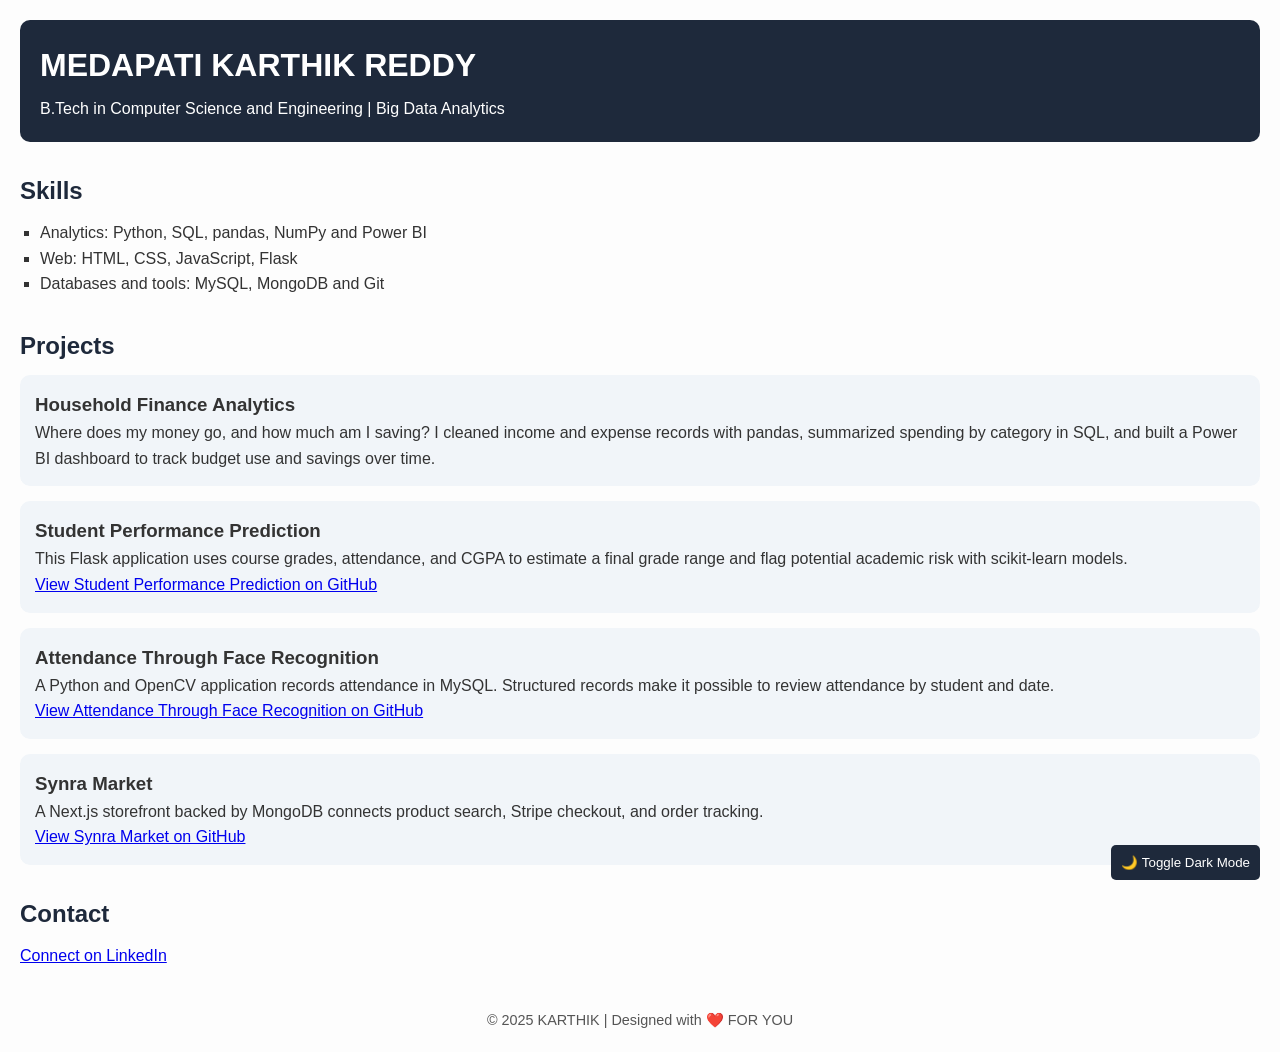
==== index.html @ 38e2d575 "Add homepage for GitHub Pages deployment" ====
<!DOCTYPE html>
<html lang="en">
<head>
  <meta charset="UTF-8" />
  <meta name="viewport" content="width=device-width, initial-scale=1.0"/>
  <title>KARTHIK REDDY | B.Tech Portfolio</title>
  <link REL="STYLESHEET" href="style.css">
</head>
<body>

  <header>
    <h1>MEDAPATI KARTHIK REDDY</h1>
    <p>B.Tech in Computer Science and Engineering | Big Data Analytics</p>
  </header>

  <section>
    <h2>Skills</h2>
    <ul>
      <li>Analytics: Python, SQL, pandas, NumPy and Power BI</li>
      <li>Web: HTML, CSS, JavaScript, Flask</li>
      <li>Databases and tools: MySQL, MongoDB and Git</li>
    </ul>
  </section>

  <section>
    <h2>Projects</h2>

    <div class="project">
      <h3>Household Finance Analytics</h3>
      <p>Where does my money go, and how much am I saving? I cleaned income and expense records with pandas, summarized spending by category in SQL, and built a Power BI dashboard to track budget use and savings over time.</p>
    </div>

    <div class="project">
      <h3>Student Performance Prediction</h3>
      <p>This Flask application uses course grades, attendance, and CGPA to estimate a final grade range and flag potential academic risk with scikit-learn models.</p>
      <a href="https://github.com/KALI-2898AD/student-perfomance-prediction">View Student Performance Prediction on GitHub</a>
    </div>

    <div class="project">
      <h3>Attendance Through Face Recognition</h3>
      <p>A Python and OpenCV application records attendance in MySQL. Structured records make it possible to review attendance by student and date.</p>
      <a href="https://github.com/KALI-2898AD/attendance-through-face-recognition">View Attendance Through Face Recognition on GitHub</a>
    </div>

   <div class="project">
     <h3>Synra Market</h3>
     <p>A Next.js storefront backed by MongoDB connects product search, Stripe checkout, and order tracking.</p>
     <a href="https://github.com/KALI-2898AD/kmart">
    View Synra Market on GitHub
    </a>
   </div>
  </section>

  <section class="contact">
    <h2>Contact</h2>
    <a href="https://www.linkedin.com/in/karthik-reddy-medapati-330454371/">Connect on LinkedIn</a>
  </section>

  <footer>
    &copy; 2025 KARTHIK | Designed with ❤️ FOR YOU
  </footer>
  <script src="script.js"></script>
</body>
</html>
---- style.css ----
* {
  margin: 0;
  padding: 0;
  box-sizing: border-box;
}

body {
  font-family: 'Segoe UI', sans-serif;
  background: #fdfdfd;
  color: #333;
  line-height: 1.6;
  padding: 20px;
}

header {
  background: #1e293b;
  color: white;
  padding: 20px;
  border-radius: 10px;
}

header h1 {
  font-size: 2rem;
}

header p {
  font-size: 1rem;
  margin-top: 5px;
}

section {
  margin: 30px 0;
}

h2 {
  color: #1e293b;
  margin-bottom: 10px;
}

ul {
  list-style: square;
  padding-left: 20px;
}

.project {
  background: #f1f5f9;
  padding: 15px;
  border-radius: 10px;
  margin-bottom: 15px;
}

.resume {
  display: inline-block;
  margin-top: 10px;
  padding: 10px 15px;
  background: #2563eb;
  color: white;
  border-radius: 5px;
  text-decoration: none;
}

.contact input,
.contact textarea {
  width: 100%;
  padding: 10px;
  margin-bottom: 10px;
  border: 1px solid #cbd5e1;
  border-radius: 5px;
}

.contact button {
  background: #2563eb;
  color: white;
  border: none;
  padding: 10px 20px;
  border-radius: 5px;
  cursor: pointer;
}

footer {
  text-align: center;
  margin-top: 40px;
  font-size: 0.9rem;
  color: #555;
}

/* Dark Mode Support */
.dark-mode {
  background-color: #0f172a;
  color: #f8fafc;
}

.dark-mode header {
  background: #0f172a;
}

.dark-mode .project {
  background: #1e293b;
  color: #e2e8f0;
}

.dark-mode .resume,
.dark-mode .contact button {
  background: #64748b;
}

.dark-mode input,
.dark-mode textarea {
  background: #1e293b;
  color: #e2e8f0;
  border-color: #334155;
}
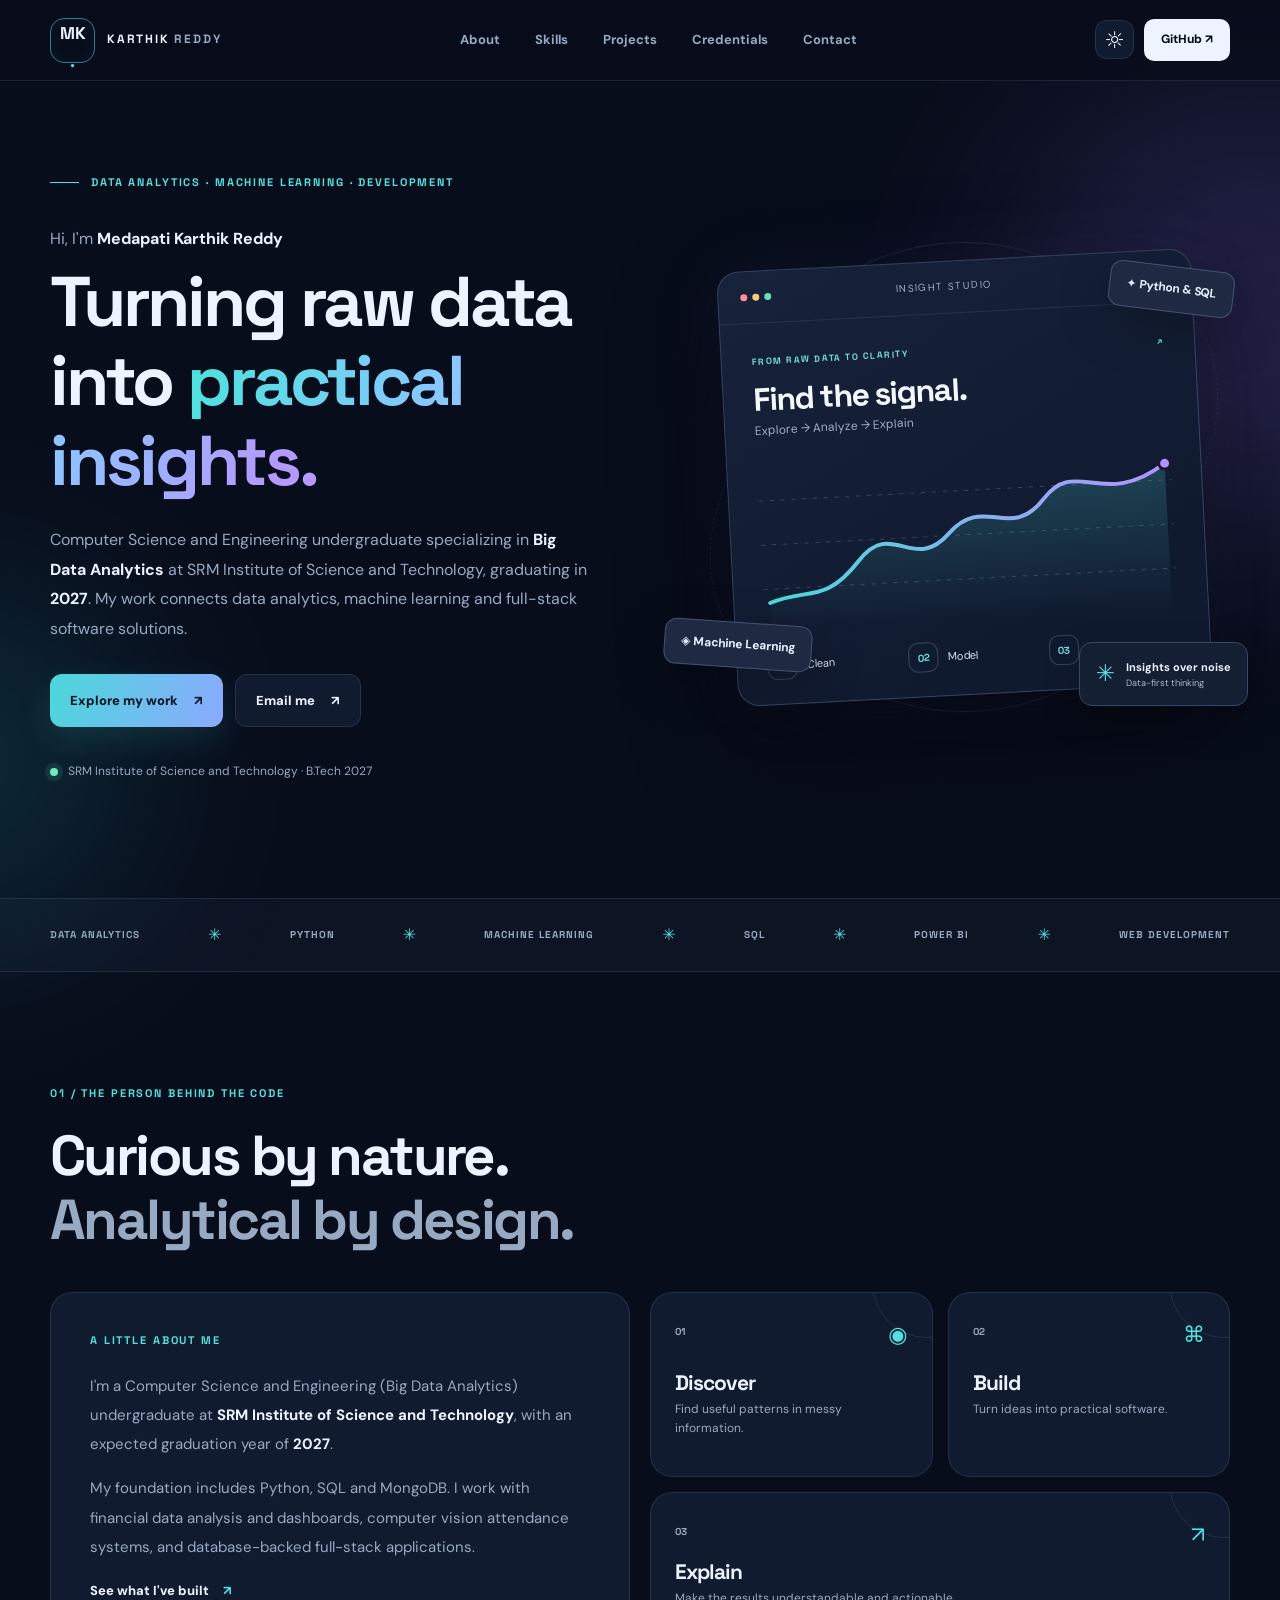
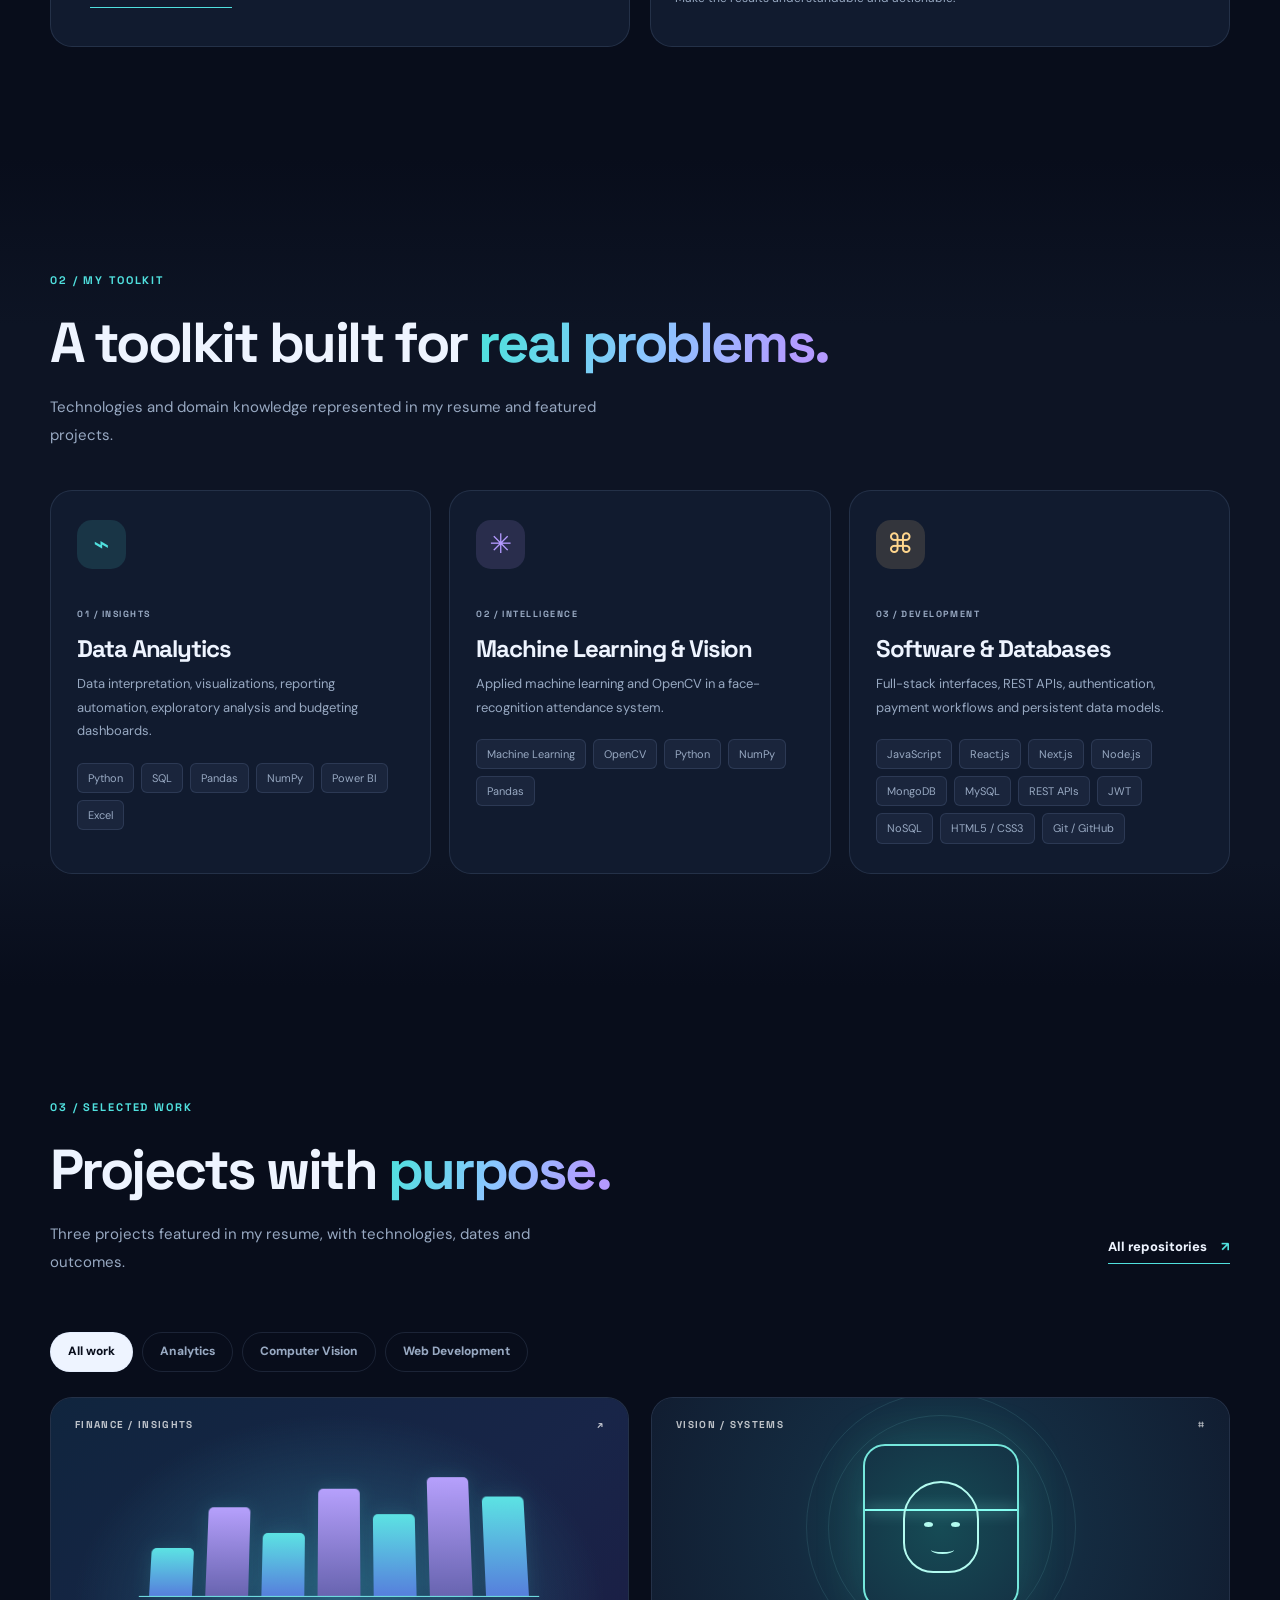
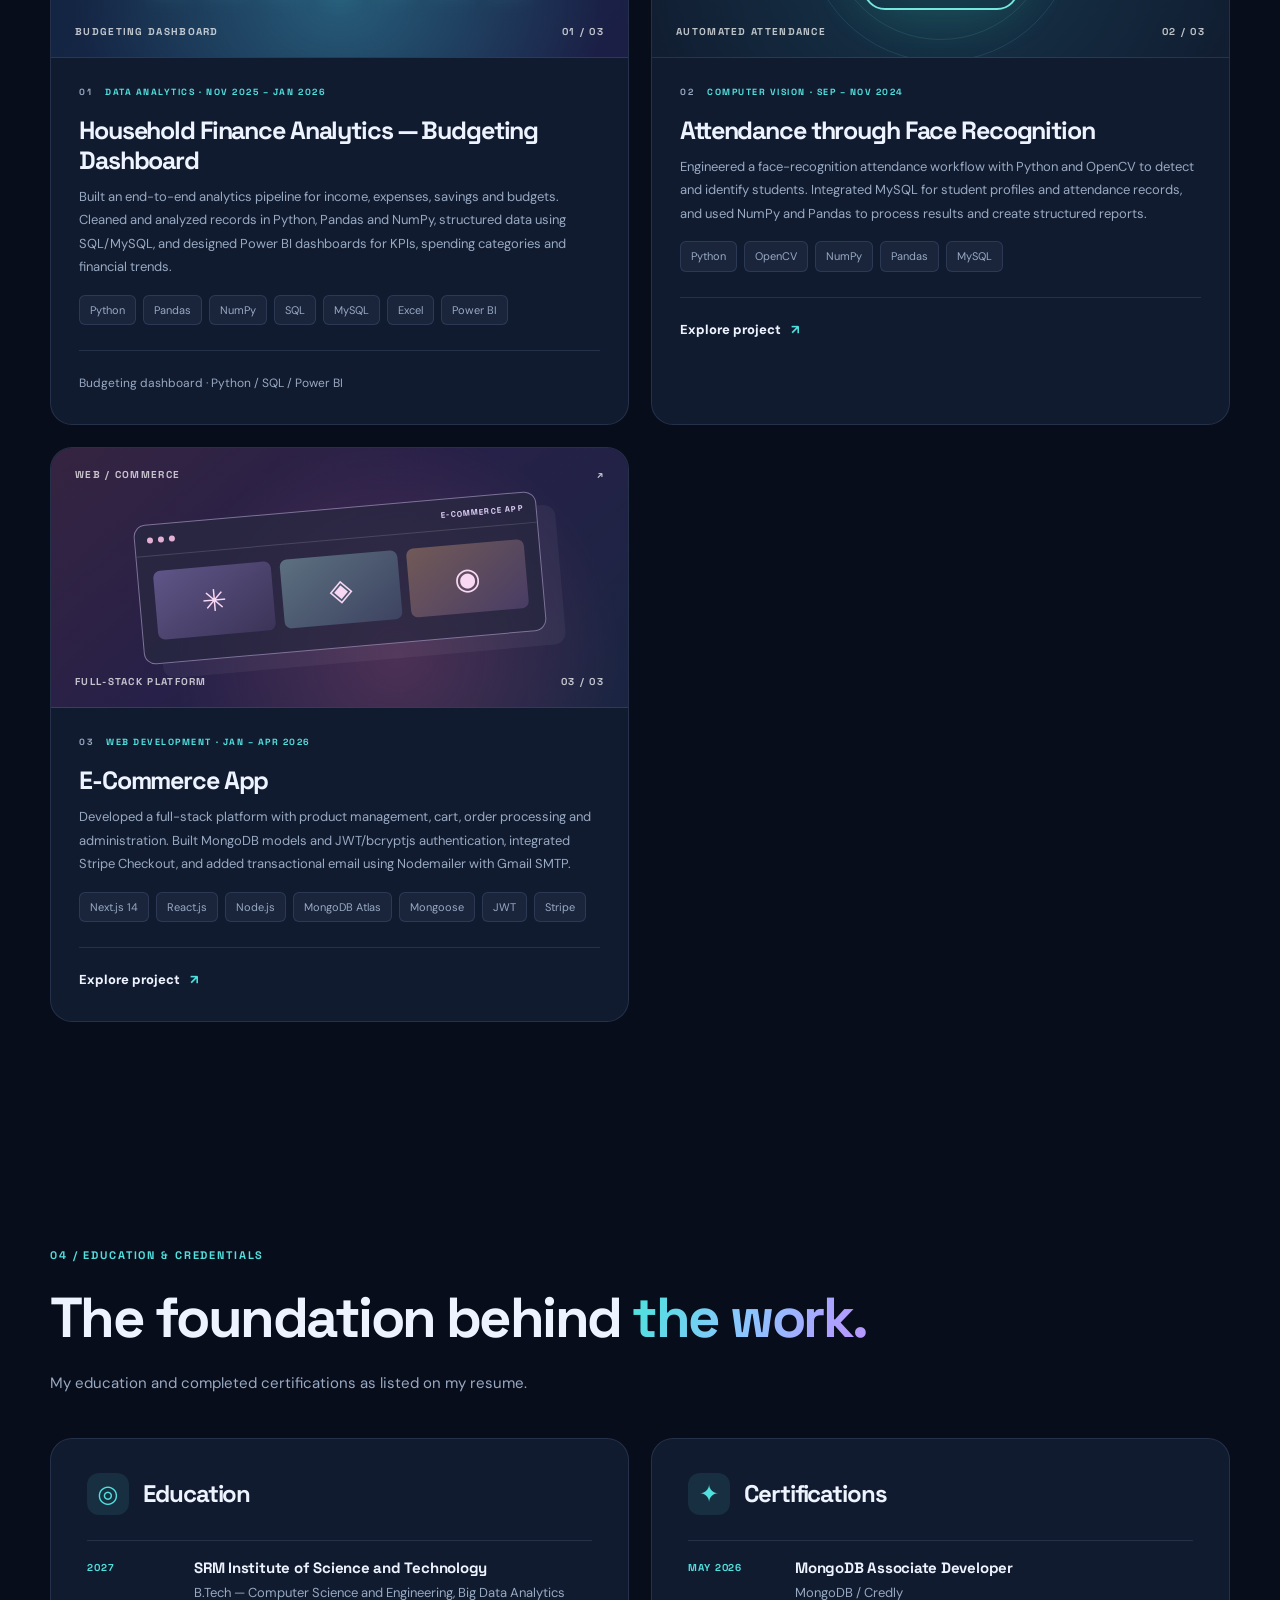
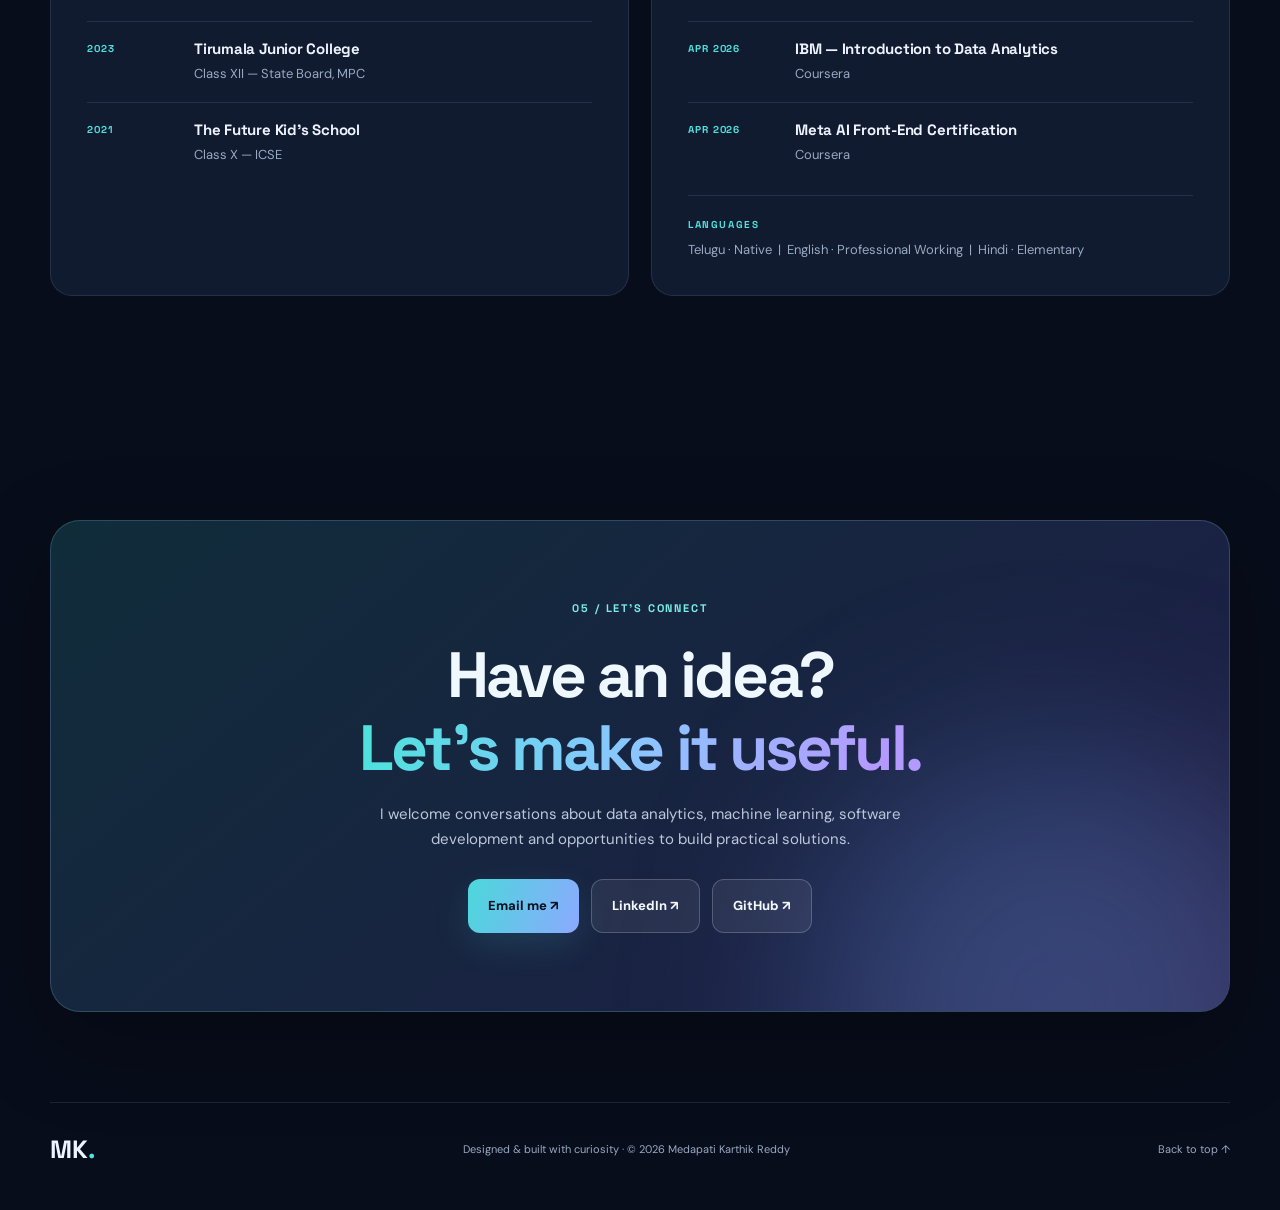
==== commit 58dad473: "Upgrade portfolio with resume-aligned premium design" ====
--- a/index.html
+++ b/index.html
@@ -1,64 +1,260 @@
-<!DOCTYPE html>
-<html lang="en">
+<!doctype html>
+<html lang="en" data-theme="dark">
 <head>
-  <meta charset="UTF-8" />
-  <meta name="viewport" content="width=device-width, initial-scale=1.0"/>
-  <title>KARTHIK REDDY | B.Tech Portfolio</title>
-  <link REL="STYLESHEET" href="style.css">
+  <meta charset="UTF-8">
+  <meta name="viewport" content="width=device-width, initial-scale=1">
+  <meta name="theme-color" content="#080d1b">
+  <meta name="description" content="Portfolio of Medapati Karthik Reddy, SRM B.Tech Computer Science and Engineering (Big Data Analytics), class of 2027. Explore verified skills, education, certifications and featured projects.">
+  <title>Medapati Karthik Reddy | Data Analytics & Software Portfolio</title>
+  <link rel="preconnect" href="https://fonts.googleapis.com">
+  <link rel="preconnect" href="https://fonts.gstatic.com" crossorigin>
+  <link href="https://fonts.googleapis.com/css2?family=DM+Sans:wght@400;500;600;700&family=Space+Grotesk:wght@400;500;600;700&display=swap" rel="stylesheet">
+  <link rel="stylesheet" href="style.css">
+  <script src="script.js" defer></script>
 </head>
 <body>
-
-  <header>
-    <h1>MEDAPATI KARTHIK REDDY</h1>
-    <p>B.Tech in Computer Science and Engineering | Big Data Analytics</p>
+  <a class="skip-link" href="#main">Skip to content</a>
+  <div class="ambient ambient-one" aria-hidden="true"></div>
+  <div class="ambient ambient-two" aria-hidden="true"></div>
+
+  <header class="site-header" id="top">
+    <nav class="nav container" aria-label="Main navigation">
+      <a class="brand" href="#top" aria-label="Medapati Karthik Reddy, home">
+        <span class="brand-mark">MK<span class="brand-spark">.</span></span>
+        <span class="brand-name">KARTHIK <span>REDDY</span></span>
+      </a>
+
+      <div class="nav-links" id="navLinks">
+        <a href="#about">About</a>
+        <a href="#expertise">Skills</a>
+        <a href="#projects">Projects</a>
+        <a href="#credentials">Credentials</a>
+        <a href="#contact">Contact</a>
+      </div>
+
+      <div class="nav-actions">
+        <button class="theme-toggle" id="themeToggle" type="button" aria-label="Switch to light theme" title="Toggle color theme">☼</button>
+        <a class="nav-cta" href="https://github.com/KALI-2898AD" target="_blank" rel="noopener noreferrer">GitHub <span aria-hidden="true">↗</span></a>
+        <button class="menu-toggle" id="menuToggle" type="button" aria-controls="navLinks" aria-expanded="false" aria-label="Open navigation menu">
+          <span></span><span></span><span></span>
+        </button>
+      </div>
+    </nav>
   </header>
 
-  <section>
-    <h2>Skills</h2>
-    <ul>
-      <li>Analytics: Python, SQL, pandas, NumPy and Power BI</li>
-      <li>Web: HTML, CSS, JavaScript, Flask</li>
-      <li>Databases and tools: MySQL, MongoDB and Git</li>
-    </ul>
-  </section>
-
-  <section>
-    <h2>Projects</h2>
-
-    <div class="project">
-      <h3>Household Finance Analytics</h3>
-      <p>Where does my money go, and how much am I saving? I cleaned income and expense records with pandas, summarized spending by category in SQL, and built a Power BI dashboard to track budget use and savings over time.</p>
+  <main id="main">
+    <section class="hero section container" aria-labelledby="heroTitle">
+      <div class="hero-copy" data-reveal>
+        <div class="eyebrow"><span class="eyebrow-line"></span> DATA ANALYTICS · MACHINE LEARNING · DEVELOPMENT</div>
+        <p class="hero-intro">Hi, I'm <strong>Medapati Karthik Reddy</strong></p>
+        <h1 id="heroTitle">Turning raw data into <span class="gradient-text">practical insights.</span></h1>
+        <p class="hero-description">Computer Science and Engineering undergraduate specializing in <strong>Big Data Analytics</strong> at SRM Institute of Science and Technology, graduating in <strong>2027</strong>. My work connects data analytics, machine learning and full-stack software solutions.</p>
+        <div class="hero-buttons">
+          <a class="btn btn-primary" href="#projects">Explore my work <span aria-hidden="true">↗</span></a>
+          <a class="btn btn-secondary" href="mailto:km9859@srmist.edu.in">Email me <span aria-hidden="true">↗</span></a>
+        </div>
+        <div class="hero-footer"><span class="pulse-dot" aria-hidden="true"></span> SRM Institute of Science and Technology · B.Tech 2027</div>
+      </div>
+
+      <div class="hero-visual" data-reveal aria-label="Illustration of a data analysis workflow">
+        <div class="orbit orbit-a" aria-hidden="true"></div>
+        <div class="orbit orbit-b" aria-hidden="true"></div>
+        <div class="float-pill pill-one">✦ Python & SQL</div>
+        <div class="float-pill pill-two">◈ Machine Learning</div>
+        <div class="dashboard-card">
+          <div class="dashboard-head">
+            <div class="window-dots" aria-hidden="true"><i></i><i></i><i></i></div>
+            <span>INSIGHT STUDIO</span>
+            <span class="dashboard-live"><span></span> Exploring</span>
+          </div>
+          <div class="dashboard-body">
+            <div class="dashboard-topline">FROM RAW DATA TO CLARITY <span>↗</span></div>
+            <h2>Find the signal.</h2>
+            <p>Explore → Analyze → Explain</p>
+            <svg class="chart-illustration" viewBox="0 0 420 170" role="img" aria-label="Decorative rising trend line representing analysis, not actual project results">
+              <defs>
+                <linearGradient id="lineGradient" x1="0" y1="0" x2="1" y2="0"><stop offset="0%" stop-color="#4bd8da"/><stop offset="100%" stop-color="#b492ff"/></linearGradient>
+                <linearGradient id="fillGradient" x1="0" y1="0" x2="0" y2="1"><stop offset="0%" stop-color="#4bd8da" stop-opacity=".22"/><stop offset="100%" stop-color="#4bd8da" stop-opacity="0"/></linearGradient>
+              </defs>
+              <path d="M0 36H420M0 81H420M0 126H420" class="grid-line"/>
+              <path d="M6 140 C45 126 62 144 98 102 S153 118 191 79 S253 91 289 49 S348 64 414 19 L414 170 L6 170Z" fill="url(#fillGradient)"/>
+              <path d="M6 140 C45 126 62 144 98 102 S153 118 191 79 S253 91 289 49 S348 64 414 19" fill="none" stroke="url(#lineGradient)" stroke-width="4" stroke-linecap="round"/>
+              <circle cx="414" cy="19" r="6" fill="#b492ff" stroke="#1a1931" stroke-width="3"/>
+            </svg>
+            <div class="workflow">
+              <div><span class="workflow-icon">01</span><span>Clean</span></div>
+              <div><span class="workflow-icon">02</span><span>Model</span></div>
+              <div><span class="workflow-icon">03</span><span>Visualize</span></div>
+            </div>
+          </div>
+        </div>
+        <div class="float-mini"><span class="mini-icon">✳</span><span>Insights over noise <small>Data-first thinking</small></span></div>
+      </div>
+    </section>
+
+    <div class="marquee-wrap" aria-label="Areas of interest">
+      <div class="marquee container"><span>DATA ANALYTICS</span><b>✳</b><span>PYTHON</span><b>✳</b><span>MACHINE LEARNING</span><b>✳</b><span>SQL</span><b>✳</b><span>POWER BI</span><b>✳</b><span>WEB DEVELOPMENT</span></div>
     </div>
 
-    <div class="project">
-      <h3>Student Performance Prediction</h3>
-      <p>This Flask application uses course grades, attendance, and CGPA to estimate a final grade range and flag potential academic risk with scikit-learn models.</p>
-      <a href="https://github.com/KALI-2898AD/student-perfomance-prediction">View Student Performance Prediction on GitHub</a>
-    </div>
-
-    <div class="project">
-      <h3>Attendance Through Face Recognition</h3>
-      <p>A Python and OpenCV application records attendance in MySQL. Structured records make it possible to review attendance by student and date.</p>
-      <a href="https://github.com/KALI-2898AD/attendance-through-face-recognition">View Attendance Through Face Recognition on GitHub</a>
-    </div>
-
-   <div class="project">
-     <h3>Synra Market</h3>
-     <p>A Next.js storefront backed by MongoDB connects product search, Stripe checkout, and order tracking.</p>
-     <a href="https://github.com/KALI-2898AD/kmart">
-    View Synra Market on GitHub
-    </a>
-   </div>
-  </section>
-
-  <section class="contact">
-    <h2>Contact</h2>
-    <a href="https://www.linkedin.com/in/karthik-reddy-medapati-330454371/">Connect on LinkedIn</a>
-  </section>
-
-  <footer>
-    &copy; 2025 KARTHIK | Designed with ❤️ FOR YOU
-  </footer>
-  <script src="script.js"></script>
+    <section class="section section-about container" id="about" aria-labelledby="aboutTitle">
+      <div class="section-heading" data-reveal>
+        <span class="section-kicker">01 / THE PERSON BEHIND THE CODE</span>
+        <h2 id="aboutTitle">Curious by nature.<br><span class="muted-heading">Analytical by design.</span></h2>
+      </div>
+      <div class="about-grid">
+        <div class="about-copy glass-panel" data-reveal>
+          <span class="corner-label">A LITTLE ABOUT ME</span>
+          <p>I'm a Computer Science and Engineering (Big Data Analytics) undergraduate at <strong>SRM Institute of Science and Technology</strong>, with an expected graduation year of <strong>2027</strong>.</p>
+          <p>My foundation includes Python, SQL and MongoDB. I work with financial data analysis and dashboards, computer vision attendance systems, and database-backed full-stack applications.</p>
+          <a class="text-link" href="#projects">See what I've built <span aria-hidden="true">↗</span></a>
+        </div>
+        <div class="focus-grid" data-reveal>
+          <div class="focus-card"><span class="focus-number">01</span><span class="focus-symbol">◉</span><h3>Discover</h3><p>Find useful patterns in messy information.</p></div>
+          <div class="focus-card"><span class="focus-number">02</span><span class="focus-symbol">⌘</span><h3>Build</h3><p>Turn ideas into practical software.</p></div>
+          <div class="focus-card focus-wide"><span class="focus-number">03</span><span class="focus-symbol">↗</span><h3>Explain</h3><p>Make the results understandable and actionable.</p></div>
+        </div>
+      </div>
+    </section>
+
+    <section class="section section-expertise" id="expertise" aria-labelledby="expertiseTitle">
+      <div class="container">
+        <div class="section-heading" data-reveal>
+          <span class="section-kicker">02 / MY TOOLKIT</span>
+          <h2 id="expertiseTitle">A toolkit built for <span class="gradient-text">real problems.</span></h2>
+          <p>Technologies and domain knowledge represented in my resume and featured projects.</p>
+        </div>
+        <div class="expertise-grid">
+          <article class="skill-panel" data-reveal>
+            <span class="skill-icon skill-cyan" aria-hidden="true">⌁</span>
+            <div><span class="skill-label">01 / INSIGHTS</span><h3>Data Analytics</h3>
+              <p>Data interpretation, visualizations, reporting automation, exploratory analysis and budgeting dashboards.</p>
+              <div class="tags"><span>Python</span><span>SQL</span><span>Pandas</span><span>NumPy</span><span>Power BI</span><span>Excel</span></div>
+            </div>
+          </article>
+          <article class="skill-panel" data-reveal>
+            <span class="skill-icon skill-violet" aria-hidden="true">✳</span>
+            <div><span class="skill-label">02 / INTELLIGENCE</span><h3>Machine Learning &amp; Vision</h3>
+              <p>Applied machine learning and OpenCV in a face-recognition attendance system.</p>
+              <div class="tags"><span>Machine Learning</span><span>OpenCV</span><span>Python</span><span>NumPy</span><span>Pandas</span></div>
+            </div>
+          </article>
+          <article class="skill-panel" data-reveal>
+            <span class="skill-icon skill-amber" aria-hidden="true">⌘</span>
+            <div><span class="skill-label">03 / DEVELOPMENT</span><h3>Software &amp; Databases</h3>
+              <p>Full-stack interfaces, REST APIs, authentication, payment workflows and persistent data models.</p>
+              <div class="tags"><span>JavaScript</span><span>React.js</span><span>Next.js</span><span>Node.js</span><span>MongoDB</span><span>MySQL</span><span>REST APIs</span><span>JWT</span><span>NoSQL</span><span>HTML5 / CSS3</span><span>Git / GitHub</span></div>
+            </div>
+          </article>
+        </div>
+      </div>
+    </section>
+
+    <section class="section section-projects container" id="projects" aria-labelledby="projectsTitle">
+      <div class="section-heading project-heading" data-reveal>
+        <div>
+          <span class="section-kicker">03 / SELECTED WORK</span>
+          <h2 id="projectsTitle">Projects with <span class="gradient-text">purpose.</span></h2>
+          <p>Three projects featured in my resume, with technologies, dates and outcomes.</p>
+        </div>
+        <a class="text-link" href="https://github.com/KALI-2898AD?tab=repositories" target="_blank" rel="noopener noreferrer">All repositories <span aria-hidden="true">↗</span></a>
+      </div>
+      <div class="filters" role="group" aria-label="Filter projects by category" data-reveal>
+        <button class="filter-btn active" type="button" data-filter="all" aria-pressed="true">All work</button>
+        <button class="filter-btn" type="button" data-filter="analytics" aria-pressed="false">Analytics</button>
+        <button class="filter-btn" type="button" data-filter="vision" aria-pressed="false">Computer Vision</button>
+        <button class="filter-btn" type="button" data-filter="web" aria-pressed="false">Web Development</button>
+      </div>
+
+      <div class="project-grid">
+        <article class="project-card" data-category="analytics" data-reveal>
+          <div class="project-art finance-art" aria-hidden="true">
+            <div class="art-top"><span>FINANCE / INSIGHTS</span><span>↗</span></div>
+            <div class="finance-bars"><i style="--h:34%"></i><i style="--h:64%"></i><i style="--h:45%"></i><i style="--h:78%"></i><i style="--h:59%"></i><i style="--h:87%"></i><i style="--h:72%"></i></div>
+            <div class="art-bottom">BUDGETING DASHBOARD <span>01 / 03</span></div>
+          </div>
+          <div class="project-content">
+            <div class="project-overline"><span>01</span><span>DATA ANALYTICS · NOV 2025 – JAN 2026</span></div>
+            <h3>Household Finance Analytics — Budgeting Dashboard</h3>
+            <p>Built an end-to-end analytics pipeline for income, expenses, savings and budgets. Cleaned and analyzed records in Python, Pandas and NumPy, structured data using SQL/MySQL, and designed Power BI dashboards for KPIs, spending categories and financial trends.</p>
+            <div class="project-tech"><span>Python</span><span>Pandas</span><span>NumPy</span><span>SQL</span><span>MySQL</span><span>Excel</span><span>Power BI</span></div>
+            <div class="project-foot"><span class="project-note">Budgeting dashboard · Python / SQL / Power BI</span></div>
+          </div>
+        </article>
+
+        <article class="project-card" data-category="vision" data-reveal>
+          <div class="project-art vision-art" aria-hidden="true">
+            <div class="art-top"><span>VISION / SYSTEMS</span><span>⌗</span></div>
+            <div class="vision-frame"><div class="scan-line"></div><div class="vision-face"><span></span><span></span><b></b></div></div>
+            <div class="art-bottom">AUTOMATED ATTENDANCE <span>02 / 03</span></div>
+          </div>
+          <div class="project-content">
+            <div class="project-overline"><span>02</span><span>COMPUTER VISION · SEP – NOV 2024</span></div>
+            <h3>Attendance through Face Recognition</h3>
+            <p>Engineered a face-recognition attendance workflow with Python and OpenCV to detect and identify students. Integrated MySQL for student profiles and attendance records, and used NumPy and Pandas to process results and create structured reports.</p>
+            <div class="project-tech"><span>Python</span><span>OpenCV</span><span>NumPy</span><span>Pandas</span><span>MySQL</span></div>
+            <div class="project-foot"><a class="project-link" href="https://github.com/KALI-2898AD/attendance-through-face-recognition" target="_blank" rel="noopener noreferrer">Explore project <span aria-hidden="true">↗</span></a></div>
+          </div>
+        </article>
+
+        <article class="project-card" data-category="web" data-reveal>
+          <div class="project-art store-art" aria-hidden="true">
+            <div class="art-top"><span>WEB / COMMERCE</span><span>↗</span></div>
+            <div class="store-window"><div class="store-window-top"><i></i><i></i><i></i><span>E-COMMERCE APP</span></div><div class="store-products"><div><span>✳</span></div><div><span>◈</span></div><div><span>◉</span></div></div></div>
+            <div class="art-bottom">FULL-STACK PLATFORM <span>03 / 03</span></div>
+          </div>
+          <div class="project-content">
+            <div class="project-overline"><span>03</span><span>WEB DEVELOPMENT · JAN – APR 2026</span></div>
+            <h3>E-Commerce App</h3>
+            <p>Developed a full-stack platform with product management, cart, order processing and administration. Built MongoDB models and JWT/bcryptjs authentication, integrated Stripe Checkout, and added transactional email using Nodemailer with Gmail SMTP.</p>
+            <div class="project-tech"><span>Next.js 14</span><span>React.js</span><span>Node.js</span><span>MongoDB Atlas</span><span>Mongoose</span><span>JWT</span><span>Stripe</span></div>
+            <div class="project-foot"><a class="project-link" href="https://github.com/KALI-2898AD/kmart" target="_blank" rel="noopener noreferrer">Explore project <span aria-hidden="true">↗</span></a></div>
+          </div>
+        </article>
+      </div>
+    </section>
+
+    <section class="section section-credentials" id="credentials" aria-labelledby="credentialsTitle">
+      <div class="container">
+        <div class="section-heading" data-reveal>
+          <span class="section-kicker">04 / EDUCATION &amp; CREDENTIALS</span>
+          <h2 id="credentialsTitle">The foundation behind <span class="gradient-text">the work.</span></h2>
+          <p>My education and completed certifications as listed on my resume.</p>
+        </div>
+        <div class="credentials-grid">
+          <article class="credentials-panel glass-panel" data-reveal>
+            <div class="credentials-header"><span class="credentials-icon" aria-hidden="true">◎</span><h3>Education</h3></div>
+            <ol class="timeline">
+              <li><div class="timeline-year">2027</div><div><h4>SRM Institute of Science and Technology</h4><p>B.Tech — Computer Science and Engineering, Big Data Analytics</p></div></li>
+              <li><div class="timeline-year">2023</div><div><h4>Tirumala Junior College</h4><p>Class XII — State Board, MPC</p></div></li>
+              <li><div class="timeline-year">2021</div><div><h4>The Future Kid’s School</h4><p>Class X — ICSE</p></div></li>
+            </ol>
+          </article>
+          <article class="credentials-panel glass-panel" data-reveal>
+            <div class="credentials-header"><span class="credentials-icon" aria-hidden="true">✦</span><h3>Certifications</h3></div>
+            <ol class="timeline">
+              <li><div class="timeline-year">MAY 2026</div><div><h4>MongoDB Associate Developer</h4><p>MongoDB / Credly</p></div></li>
+              <li><div class="timeline-year">APR 2026</div><div><h4>IBM — Introduction to Data Analytics</h4><p>Coursera</p></div></li>
+              <li><div class="timeline-year">APR 2026</div><div><h4>Meta AI Front-End Certification</h4><p>Coursera</p></div></li>
+            </ol>
+            <div class="language-line"><span class="small-kicker">LANGUAGES</span><p>Telugu · Native &nbsp;|&nbsp; English · Professional Working &nbsp;|&nbsp; Hindi · Elementary</p></div>
+          </article>
+        </div>
+      </div>
+    </section>
+
+    <section class="section contact-section" id="contact" aria-labelledby="contactTitle">
+      <div class="container">
+        <div class="contact-panel" data-reveal>
+          <div class="contact-glow" aria-hidden="true"></div>
+          <span class="section-kicker">05 / LET'S CONNECT</span>
+          <h2 id="contactTitle">Have an idea?<br><span class="gradient-text">Let's make it useful.</span></h2>
+          <p>I welcome conversations about data analytics, machine learning, software development and opportunities to build practical solutions.</p>
+          <div class="contact-buttons"><a class="btn btn-primary" href="mailto:km9859@srmist.edu.in">Email me ↗</a><a class="btn btn-secondary" href="https://www.linkedin.com/in/karthik-reddy-medapati-330454371/" target="_blank" rel="noopener noreferrer">LinkedIn ↗</a><a class="btn btn-secondary" href="https://github.com/KALI-2898AD" target="_blank" rel="noopener noreferrer">GitHub ↗</a></div>
+        </div>
+      </div>
+    </section>
+  </main>
+
+  <footer class="site-footer container"><a class="footer-brand" href="#top">MK<span>.</span></a><p>Designed & built with curiosity · © <span id="year">2026</span> Medapati Karthik Reddy</p><a href="#top">Back to top ↑</a></footer>
 </body>
 </html>
--- a/style.css
+++ b/style.css
@@ -1,112 +1,26 @@
-* {
-  margin: 0;
-  padding: 0;
-  box-sizing: border-box;
-}
-
-body {
-  font-family: 'Segoe UI', sans-serif;
-  background: #fdfdfd;
-  color: #333;
-  line-height: 1.6;
-  padding: 20px;
-}
-
-header {
-  background: #1e293b;
-  color: white;
-  padding: 20px;
-  border-radius: 10px;
-}
-
-header h1 {
-  font-size: 2rem;
-}
-
-header p {
-  font-size: 1rem;
-  margin-top: 5px;
-}
-
-section {
-  margin: 30px 0;
-}
-
-h2 {
-  color: #1e293b;
-  margin-bottom: 10px;
-}
-
-ul {
-  list-style: square;
-  padding-left: 20px;
-}
-
-.project {
-  background: #f1f5f9;
-  padding: 15px;
-  border-radius: 10px;
-  margin-bottom: 15px;
-}
-
-.resume {
-  display: inline-block;
-  margin-top: 10px;
-  padding: 10px 15px;
-  background: #2563eb;
-  color: white;
-  border-radius: 5px;
-  text-decoration: none;
-}
-
-.contact input,
-.contact textarea {
-  width: 100%;
-  padding: 10px;
-  margin-bottom: 10px;
-  border: 1px solid #cbd5e1;
-  border-radius: 5px;
-}
-
-.contact button {
-  background: #2563eb;
-  color: white;
-  border: none;
-  padding: 10px 20px;
-  border-radius: 5px;
-  cursor: pointer;
-}
-
-footer {
-  text-align: center;
-  margin-top: 40px;
-  font-size: 0.9rem;
-  color: #555;
-}
-
-/* Dark Mode Support */
-.dark-mode {
-  background-color: #0f172a;
-  color: #f8fafc;
-}
-
-.dark-mode header {
-  background: #0f172a;
-}
-
-.dark-mode .project {
-  background: #1e293b;
-  color: #e2e8f0;
-}
-
-.dark-mode .resume,
-.dark-mode .contact button {
-  background: #64748b;
-}
-
-.dark-mode input,
-.dark-mode textarea {
-  background: #1e293b;
-  color: #e2e8f0;
-  border-color: #334155;
-}
+:root{color-scheme:dark;--bg:#080d1b;--bg-soft:#0d1424;--panel:#111b2f;--panel-solid:#121c30;--border:rgba(175,205,249,.12);--text:#eef4ff;--muted:#98a9c2;--cyan:#50e0de;--violet:#b49aff;--amber:#ffd68d;--header:rgba(8,13,27,.76);--shadow:0 30px 90px rgba(0,0,0,.3);--radius:22px}
+:root[data-theme="light"]{color-scheme:light;--bg:#f6f8fc;--bg-soft:#ecf1fa;--panel:#fff;--panel-solid:#fff;--border:rgba(40,67,104,.14);--text:#14223b;--muted:#596b86;--cyan:#007f8d;--violet:#7252d0;--amber:#9a6507;--header:rgba(246,248,252,.83);--shadow:0 28px 70px rgba(43,65,103,.1)}
+*,*::before,*::after{box-sizing:border-box}html{scroll-behavior:smooth;scroll-padding-top:100px}body{margin:0;min-width:320px;background:var(--bg);color:var(--text);font-family:'DM Sans',system-ui,-apple-system,Segoe UI,sans-serif;line-height:1.65;overflow-x:hidden}button,a{font:inherit}a{color:inherit;text-decoration:none}button{cursor:pointer}button:focus-visible,a:focus-visible{outline:3px solid var(--cyan);outline-offset:4px}::selection{background:var(--cyan);color:var(--bg)}.container{width:min(1180px,calc(100% - 48px));margin-inline:auto}.section{padding-block:112px;position:relative}.skip-link{position:fixed;z-index:100;left:16px;top:-75px;background:var(--cyan);padding:10px 16px;border-radius:8px;color:#061222}.skip-link:focus{top:12px}.ambient{position:absolute;border-radius:50%;pointer-events:none;filter:blur(100px);opacity:.28;z-index:0}.ambient-one{width:460px;height:460px;top:90px;right:-200px;background:#6552ae}.ambient-two{width:320px;height:320px;top:600px;left:-200px;background:#1d8594}.site-header{position:sticky;top:0;z-index:50;background:var(--header);border-bottom:1px solid var(--border);backdrop-filter:blur(20px);-webkit-backdrop-filter:blur(20px)}.nav{height:80px;display:flex;align-items:center;justify-content:space-between;gap:24px}.brand{display:flex;align-items:center;gap:12px;white-space:nowrap}.brand-mark{display:grid;place-items:center;width:45px;height:45px;border:1px solid rgba(80,224,222,.55);border-radius:14px;font-family:'Space Grotesk',sans-serif;font-weight:700;font-size:17px;box-shadow:inset 0 0 22px rgba(80,224,222,.06)}.brand-spark,.footer-brand span{color:var(--cyan)}.brand-name{font-family:'Space Grotesk',sans-serif;font-size:12px;font-weight:700;letter-spacing:.15em}.brand-name span{color:var(--muted)}.nav-links{display:flex;align-items:center;gap:35px}.nav-links a{color:var(--muted);font-size:13px;font-weight:700;transition:color .2s}.nav-links a:hover,.nav-links a:focus-visible{color:var(--text)}.nav-actions{display:flex;align-items:center;gap:10px}.theme-toggle,.menu-toggle{display:grid;place-items:center;width:39px;height:39px;border:1px solid var(--border);border-radius:12px;background:var(--panel);color:var(--text)}.theme-toggle{font-size:23px}.nav-cta{background:var(--text);color:var(--bg);border-radius:10px;padding:11px 17px;font-size:12px;font-weight:800;white-space:nowrap;transition:transform .2s}.nav-cta:hover,.btn:hover{transform:translateY(-3px)}.menu-toggle{display:none;gap:4px;padding:10px}.menu-toggle span{display:block;width:19px;height:2px;background:var(--text);border-radius:2px}.hero{min-height:760px;display:grid;grid-template-columns:1.06fr .94fr;align-items:center;gap:50px;padding-block:92px 116px}.hero-copy,.hero-visual{position:relative;z-index:1}.eyebrow,.section-kicker,.corner-label,.skill-label,.project-overline,.dashboard-topline{font-family:'Space Grotesk',sans-serif;font-size:11px;letter-spacing:.17em;font-weight:700}.eyebrow{color:var(--cyan);display:flex;align-items:center;gap:12px}.eyebrow-line{width:29px;height:1px;background:var(--cyan)}.hero-intro{margin:35px 0 10px;color:var(--muted);font-size:16px}.hero-intro strong{color:var(--text)}h1,h2,h3,p{margin-top:0}h1,h2,h3{font-family:'Space Grotesk',sans-serif;line-height:1.13;letter-spacing:-.045em}h1{font-size:clamp(3.2rem,5.5vw,5.9rem);margin-bottom:24px}h2{font-size:clamp(2.3rem,4.4vw,4.2rem);margin-bottom:20px}.gradient-text{background:linear-gradient(110deg,var(--cyan) 5%,#8bc6ff 49%,var(--violet) 90%);-webkit-background-clip:text;background-clip:text;color:transparent}.hero-description{max-width:545px;color:var(--muted);font-size:16px;line-height:1.85;margin-bottom:30px}.hero-description strong{color:var(--text);font-weight:700}.hero-buttons,.contact-buttons{display:flex;flex-wrap:wrap;gap:12px}.btn{display:inline-flex;align-items:center;justify-content:center;gap:16px;padding:15px 20px;font-size:13px;font-weight:800;border-radius:12px;transition:transform .25s,background .25s;min-height:51px}.btn-primary{background:linear-gradient(110deg,#4bd8da,#8ca9ff);color:#071324;box-shadow:0 12px 34px rgba(80,224,222,.13)}.btn-secondary{background:var(--panel);border:1px solid var(--border);color:var(--text)}.hero-footer{display:flex;align-items:center;gap:10px;margin-top:35px;color:var(--muted);font-size:12px}.pulse-dot,.dashboard-live span{display:inline-block;width:8px;height:8px;background:#6bedc0;border-radius:50%;box-shadow:0 0 0 5px rgba(107,237,192,.11)}.hero-visual{height:530px;display:flex;align-items:center;justify-content:center}.orbit{position:absolute;width:470px;height:470px;border-radius:50%;border:1px solid rgba(137,164,255,.12);transform:rotate(24deg)}.orbit-b{width:560px;height:370px;transform:rotate(-34deg);border-style:dashed}.dashboard-card{width:min(100%,475px);position:relative;z-index:2;border:1px solid rgba(169,196,252,.23);border-radius:22px;overflow:hidden;transform:rotate(-3deg);background:linear-gradient(150deg,#17223b,#101a2f 75%);box-shadow:0 35px 110px rgba(0,0,0,.45),0 0 70px rgba(94,99,200,.1)}.dashboard-head{padding:17px 22px;display:flex;align-items:center;justify-content:space-between;gap:14px;border-bottom:1px solid rgba(255,255,255,.08);font-size:10px;letter-spacing:.14em;color:#9dafc8}.window-dots{display:flex;gap:5px}.window-dots i{width:7px;height:7px;border-radius:50%;background:#ff8d9b}.window-dots i:nth-child(2){background:#f6ce78}.window-dots i:nth-child(3){background:#68ddbc}.dashboard-live{display:flex;align-items:center;gap:8px;color:#80eac9;font-size:9px;letter-spacing:0}.dashboard-live span{width:6px;height:6px;box-shadow:none}.dashboard-body{padding:31px 30px 24px}.dashboard-topline{font-size:9px;color:#6eddd8;display:flex;justify-content:space-between}.dashboard-body h2{font-size:32px;letter-spacing:-.05em;color:#f3f8ff;margin:13px 0 3px}.dashboard-body p{color:#a1aec6;font-size:12px;margin:0}.chart-illustration{display:block;width:100%;margin:25px 0 18px;overflow:visible}.grid-line{stroke:#37455d;stroke-width:1;stroke-dasharray:4 7}.workflow{display:grid;grid-template-columns:repeat(3,1fr);gap:10px}.workflow>div{display:flex;align-items:center;gap:9px;font-size:11px;color:#d6e2f1}.workflow-icon{display:grid;place-items:center;width:30px;height:30px;border:1px solid #35455f;border-radius:10px;font:700 10px 'Space Grotesk',sans-serif;color:#71e1de}.float-pill{position:absolute;z-index:3;padding:12px 16px;background:#202942;border:1px solid #455375;border-radius:12px;color:#e5f1ff;box-shadow:0 16px 50px rgba(0,0,0,.25);font-size:12px;font-weight:700}.pill-one{top:54px;right:-4px;transform:rotate(7deg)}.pill-two{bottom:75px;left:-35px;transform:rotate(4deg)}.float-mini{position:absolute;z-index:3;right:-18px;bottom:36px;display:flex;align-items:center;gap:11px;background:#151f33;color:#eff5ff;border:1px solid #374765;border-radius:13px;padding:12px 16px;font-size:11px;font-weight:700;box-shadow:0 14px 35px rgba(0,0,0,.25)}.float-mini small{display:block;color:#aab9cd;font-weight:400}.mini-icon{color:#59dedc;font-size:23px}.marquee-wrap{border-top:1px solid var(--border);border-bottom:1px solid var(--border);background:var(--bg-soft)}.marquee{display:flex;justify-content:space-between;align-items:center;gap:18px;padding-block:23px;flex-wrap:wrap}.marquee span{font:700 10px 'Space Grotesk',sans-serif;letter-spacing:.1em;color:var(--muted)}.marquee b{color:var(--cyan);font-size:16px}.section-heading{margin-bottom:40px}.section-kicker{display:block;color:var(--cyan);margin-bottom:22px}.section-heading>p,.project-heading p{font-size:15px;color:var(--muted);max-width:550px;line-height:1.85}.muted-heading{color:var(--muted)}.about-grid{display:grid;grid-template-columns:1fr 1fr;gap:20px}.glass-panel,.focus-card,.skill-panel,.project-card{background:var(--panel);border:1px solid var(--border);border-radius:var(--radius)}.about-copy{padding:38px 39px;min-height:340px}.corner-label{display:block;color:var(--cyan);margin-bottom:23px}.about-copy p{color:var(--muted);font-size:15px;line-height:1.95}.about-copy strong{color:var(--text)}.text-link{display:inline-flex;align-items:center;gap:14px;color:var(--text);font-weight:800;font-size:13px;border-bottom:1px solid var(--cyan);padding-bottom:5px}.text-link span{color:var(--cyan)}.focus-grid{display:grid;grid-template-columns:1fr 1fr;gap:15px}.focus-card{min-height:160px;padding:24px;position:relative;overflow:hidden}.focus-card::after{content:'';position:absolute;width:110px;height:110px;border:1px solid var(--border);border-radius:50%;right:-50px;top:-65px}.focus-number{font:700 10px 'Space Grotesk',sans-serif;color:var(--muted)}.focus-symbol{float:right;color:var(--cyan);font-size:22px}.focus-card h3{font-size:21px;margin:28px 0 5px}.focus-card p{font-size:12px;color:var(--muted);line-height:1.6;margin:0}.focus-wide{grid-column:span 2;min-height:140px}.focus-wide h3{margin-top:17px}.section-expertise{background:linear-gradient(180deg,transparent,var(--bg-soft) 20%,var(--bg-soft) 85%,transparent)}.expertise-grid{display:grid;grid-template-columns:repeat(3,minmax(0,1fr));gap:18px}.skill-panel{padding:29px 26px;min-height:330px;transition:border-color .25s,transform .25s}.skill-panel:hover,.project-card:hover{transform:translateY(-5px);border-color:rgba(80,224,222,.32)}.skill-icon{display:grid;place-items:center;width:49px;height:49px;border-radius:15px;font-size:27px;margin-bottom:30px}.skill-cyan{background:rgba(80,224,222,.13);color:var(--cyan)}.skill-violet{background:rgba(180,154,255,.14);color:var(--violet)}.skill-amber{background:rgba(255,214,141,.14);color:var(--amber)}.skill-label{color:var(--muted);font-size:9px}.skill-panel h3{font-size:24px;margin:10px 0}.skill-panel p{color:var(--muted);font-size:13px;line-height:1.8;margin-bottom:20px}.tags,.project-tech{display:flex;flex-wrap:wrap;gap:7px}.tags span,.project-tech span{border-radius:6px;background:rgba(119,147,198,.09);border:1px solid var(--border);padding:5px 10px;font-size:11px;color:var(--muted)}.project-heading{display:flex;align-items:end;justify-content:space-between;gap:30px}.project-heading .text-link{margin-bottom:28px;white-space:nowrap}.filters{display:flex;gap:9px;flex-wrap:wrap;margin:0 0 25px}.filter-btn{padding:9px 17px;border-radius:100px;border:1px solid var(--border);background:transparent;color:var(--muted);font-size:12px;font-weight:800;transition:background .2s,color .2s}.filter-btn.active,.filter-btn:hover{background:var(--text);color:var(--bg)}.project-grid{display:grid;grid-template-columns:repeat(2,minmax(0,1fr));gap:22px}.project-card{overflow:hidden;min-width:0;transition:transform .25s,border-color .25s}.project-card[hidden]{display:none!important}.project-art{height:260px;position:relative;overflow:hidden;display:flex;justify-content:center;align-items:center;border-bottom:1px solid var(--border);color:#f1faff}.art-top,.art-bottom{position:absolute;left:24px;right:24px;display:flex;justify-content:space-between;align-items:center;font:700 10px 'Space Grotesk',sans-serif;letter-spacing:.13em;color:rgba(255,255,255,.73);z-index:2}.art-top{top:20px}.art-bottom{bottom:19px}.finance-art{background:radial-gradient(ellipse at 50% 80%,#265b78 0%,transparent 65%),linear-gradient(140deg,#10253e,#182548 65%,#1b1e45)}.finance-bars{height:138px;width:68%;display:flex;align-items:end;gap:13px;border-bottom:1px solid #75e3e5;padding:0 10px;transform:perspective(400px) rotateX(7deg)}.finance-bars i{display:block;flex:1;height:var(--h);border-radius:5px 5px 0 0;background:linear-gradient(180deg,#5ce3e3,#567fdc);box-shadow:0 0 18px rgba(79,224,226,.13)}.finance-bars i:nth-child(even){background:linear-gradient(180deg,#b6a0fc,#6864b0)}.ml-art{background:radial-gradient(circle at 50% 50%,#3e2e76,#1b1b44 48%,#121c37)}.ml-orbit{width:150px;height:150px;border-radius:50%;border:1px dashed rgba(202,181,255,.55);display:grid;place-items:center;position:relative;box-shadow:0 0 0 27px rgba(169,150,255,.04),0 0 0 55px rgba(169,150,255,.035)}.ml-core{width:88px;height:88px;display:grid;place-items:center;border-radius:25px;background:linear-gradient(145deg,#9b78ee,#4f63c0);font:700 31px 'Space Grotesk',sans-serif;box-shadow:0 12px 50px #615bb688}.ml-node{position:absolute;width:12px;height:12px;border-radius:50%;background:#68efdf;box-shadow:0 0 17px #68efdf88}.node-1{top:-6px;left:50%}.node-2{right:-5px;bottom:38px}.node-3{left:-7px;bottom:34px}.vision-art{background:radial-gradient(circle at center,#164b55,#142b40 46%,#111d31)}.vision-frame{width:156px;height:166px;position:relative;display:grid;place-items:center;border:2px solid #75e7dc;border-radius:22px;box-shadow:0 0 50px rgba(73,220,196,.16)}.vision-frame::before,.vision-frame::after{content:'';position:absolute;border:1px solid #5eabb0;border-radius:50%;width:225px;height:225px;opacity:.17}.vision-frame::after{width:270px;height:270px}.vision-face{border:2px solid #b3fbf0;width:76px;height:92px;border-radius:39px 39px 31px 31px;position:relative}.vision-face span{position:absolute;top:39px;width:9px;height:5px;border-radius:50%;background:#b3fbf0;left:19px}.vision-face span:nth-child(2){left:46px}.vision-face b{position:absolute;bottom:17px;left:26px;width:23px;height:8px;border-bottom:2px solid #b3fbf0;border-radius:50%}.scan-line{position:absolute;height:2px;background:#86fff2;width:100%;top:39%;box-shadow:0 0 14px #86fff2;animation:scan 4s ease-in-out infinite alternate}@keyframes scan{to{top:68%}}.store-art{background:radial-gradient(circle at 60% 80%,#8c466c66,transparent 55%),linear-gradient(140deg,#352441,#272048 45%,#1a2542)}.store-window{width:70%;height:140px;border:1px solid rgba(227,206,255,.45);background:#272940aa;border-radius:12px;transform:rotate(-5deg);overflow:hidden;box-shadow:18px 15px 0 #ffffff0c}.store-window-top{height:31px;border-bottom:1px solid #ffffff24;display:flex;align-items:center;gap:5px;padding:0 12px}.store-window-top i{width:6px;height:6px;border-radius:50%;background:#e2afd5}.store-window-top span{margin-left:auto;font:700 8px 'Space Grotesk',sans-serif;letter-spacing:.15em;color:#e5d5fc}.store-products{display:grid;grid-template-columns:repeat(3,1fr);gap:9px;padding:15px}.store-products div{height:69px;display:grid;place-items:center;border-radius:7px;background:linear-gradient(145deg,#9f8bd877,#53477566);font-size:30px;color:#f9d8f4}.store-products div:nth-child(2){background:linear-gradient(145deg,#a5dcdb66,#4f698a66)}.store-products div:nth-child(3){background:linear-gradient(145deg,#d7a47466,#755b9766)}.project-content{padding:27px 28px 26px}.project-overline{color:var(--cyan);font-size:9px;display:flex;gap:13px}.project-overline span:first-child{color:var(--muted)}.project-content h3{font-size:25px;line-height:1.2;margin:15px 0 10px}.project-content p{color:var(--muted);font-size:13px;line-height:1.82;min-height:70px}.project-tech{margin:16px 0 25px}.project-foot{border-top:1px solid var(--border);padding-top:18px;min-height:48px}.project-link{font-size:13px;font-weight:800;display:inline-flex;align-items:center;gap:10px}.project-link span{color:var(--cyan)}.project-link:hover,.text-link:hover{color:var(--cyan)}.project-note{font-size:12px;color:var(--muted)}.contact-section{padding-bottom:90px}.contact-panel{position:relative;overflow:hidden;background:linear-gradient(140deg,#102c39,#1b2144 75%,#292148);border:1px solid rgba(114,196,208,.24);border-radius:30px;padding:78px 40px;text-align:center;box-shadow:var(--shadow)}.contact-panel>*:not(.contact-glow){position:relative;z-index:1}.contact-glow{position:absolute;inset:auto -80px -240px auto;width:500px;height:500px;border-radius:50%;background:#5878bf66;filter:blur(90px)}.contact-panel h2{font-size:clamp(2.7rem,5vw,5rem);color:#eff8ff;margin-bottom:18px}.contact-panel p{max-width:550px;margin:0 auto 28px;color:#bcc7da;font-size:15px}.contact-panel .section-kicker{color:#7bede8}.contact-buttons{justify-content:center}.contact-panel .btn-secondary{color:#f3f8ff;background:#ffffff12;border-color:#ffffff34}.site-footer{display:flex;justify-content:space-between;align-items:center;gap:20px;padding-block:30px 45px;border-top:1px solid var(--border)}.footer-brand{font:700 25px 'Space Grotesk',sans-serif}.site-footer p,.site-footer>a:last-child{font-size:11px;color:var(--muted);margin:0}.site-footer>a:last-child:hover{color:var(--cyan)}.js [data-reveal]{opacity:0;transform:translateY(24px);transition:opacity .65s ease,transform .65s ease}.js [data-reveal].is-visible{opacity:1;transform:none}
+@media(max-width:1050px){.nav-links{gap:18px}.brand-name{display:none}.hero{gap:18px}.hero-visual{transform:scale(.9);transform-origin:center}.float-pill.pill-two{left:0}.float-mini{right:0}.expertise-grid{gap:12px}.skill-panel{padding:23px}}
+@media(max-width:820px){.nav{height:72px}.brand-name{display:inline}.nav-links{display:none;position:absolute;top:72px;left:0;right:0;flex-direction:column;align-items:stretch;gap:0;background:var(--panel-solid);padding:12px 24px 20px;border-bottom:1px solid var(--border);box-shadow:var(--shadow)}.nav-links.open{display:flex}.nav-links a{padding:14px 8px;border-bottom:1px solid var(--border)}.menu-toggle{display:grid}.nav-cta{display:none}.hero{grid-template-columns:1fr;min-height:auto;padding-top:78px;padding-bottom:68px}.hero-copy{max-width:680px}.hero-visual{transform:none;height:480px;max-width:580px;margin-inline:auto;width:100%}.section{padding-block:85px}.about-grid{grid-template-columns:1fr}.expertise-grid{grid-template-columns:1fr}.skill-panel{min-height:auto}.skill-panel .skill-icon{margin-bottom:20px}.project-grid{gap:15px}.project-art{height:220px}.marquee{justify-content:center;gap:14px 20px}}
+@media(max-width:600px){.container{width:min(100% - 32px,1180px)}.brand-name{font-size:10px}.brand-mark{width:40px;height:40px}.nav-actions{gap:7px}.theme-toggle,.menu-toggle{width:37px;height:37px}.hero{padding-top:64px}h1{font-size:clamp(3rem,11vw,4.5rem)}.hero-intro{margin-top:23px}.hero-description{font-size:14px}.btn{width:100%}.hero-visual{height:355px}.dashboard-card{transform:rotate(-2deg);max-width:350px}.dashboard-head{padding:12px 14px}.dashboard-body{padding:20px 18px}.dashboard-body h2{font-size:25px}.chart-illustration{margin-block:12px 8px}.float-pill{font-size:9px;padding:7px 9px}.pill-one{top:4px;right:-3px}.pill-two{bottom:22px;left:0}.float-mini{display:none}.orbit{width:320px;height:320px}.orbit-b{width:390px;height:275px}.section{padding-block:65px}.section-heading h2{font-size:clamp(2rem,9vw,3rem)}.about-copy{padding:27px;min-height:unset}.focus-grid{gap:10px}.focus-card{padding:19px;min-height:145px}.focus-card h3{font-size:19px}.project-heading{display:block}.project-heading .text-link{margin-bottom:0}.project-grid{grid-template-columns:1fr}.project-art{height:240px}.project-content{padding:24px}.project-content p{min-height:unset}.filters{flex-wrap:nowrap;overflow-x:auto;padding-bottom:10px}.filter-btn{white-space:nowrap}.contact-panel{padding:60px 20px}.site-footer{flex-wrap:wrap;justify-content:center;text-align:center}.site-footer p{order:3;flex-basis:100%}.marquee span{font-size:9px}}
+@media(prefers-reduced-motion:reduce){html{scroll-behavior:auto}*,*::before,*::after{animation-duration:.01ms!important;animation-iteration-count:1!important;transition-duration:.01ms!important}.js [data-reveal]{opacity:1;transform:none}}
+
+/* Resume-aligned education and certification cards */
+.credentials-grid{display:grid;grid-template-columns:repeat(2,minmax(0,1fr));gap:22px}
+.credentials-panel{border-radius:var(--radius);padding:34px 36px;border:1px solid var(--border);background:var(--panel)}
+.credentials-header{display:flex;align-items:center;gap:14px;margin-bottom:25px}
+.credentials-header h3{font-size:24px;margin:0}
+.credentials-icon{display:grid;place-items:center;width:42px;height:42px;border-radius:12px;color:var(--cyan);background:rgba(80,224,222,.1);font-size:24px}
+.timeline{list-style:none;margin:0;padding:0}
+.timeline li{display:grid;grid-template-columns:95px 1fr;gap:12px;align-items:start;padding:17px 0;border-top:1px solid var(--border)}
+.timeline-year{font:700 10px 'Space Grotesk',sans-serif;letter-spacing:.09em;color:var(--cyan);padding-top:3px}
+.timeline h4{font:700 15px 'Space Grotesk',sans-serif;letter-spacing:-.015em;margin:0 0 5px;color:var(--text)}
+.timeline p,.language-line p{font-size:13px;color:var(--muted);line-height:1.7;margin:0}
+.language-line{border-top:1px solid var(--border);margin-top:12px;padding-top:22px}
+.small-kicker{display:block;color:var(--cyan);font:700 10px 'Space Grotesk',sans-serif;letter-spacing:.16em;margin-bottom:8px}
+.project-card[hidden]{display:none!important}
+.project-content p{min-height:0}
+.project-note{line-height:1.5}
+@media(max-width:820px){.credentials-grid{grid-template-columns:1fr}}
+@media(max-width:600px){.credentials-panel{padding:25px 20px}.timeline li{grid-template-columns:80px 1fr;gap:8px}.timeline h4{font-size:14px}.timeline-year{font-size:9px}}
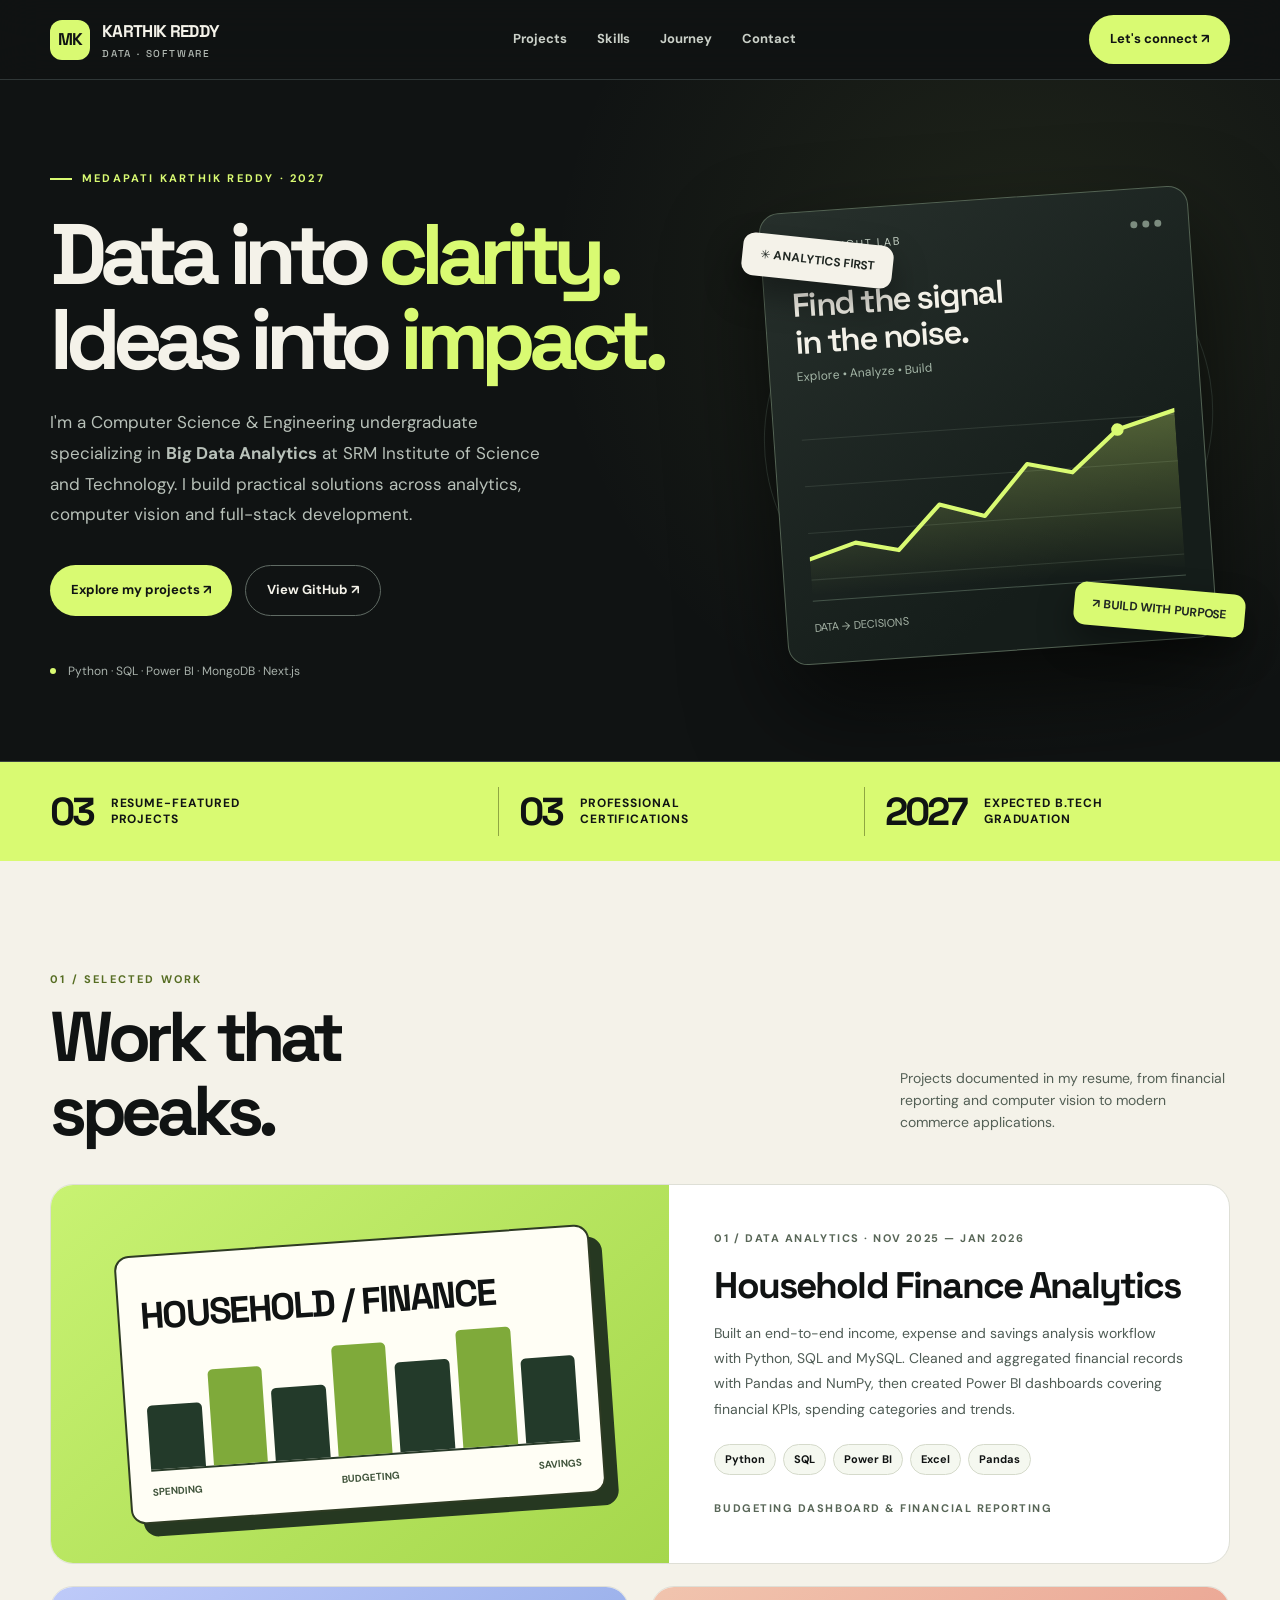
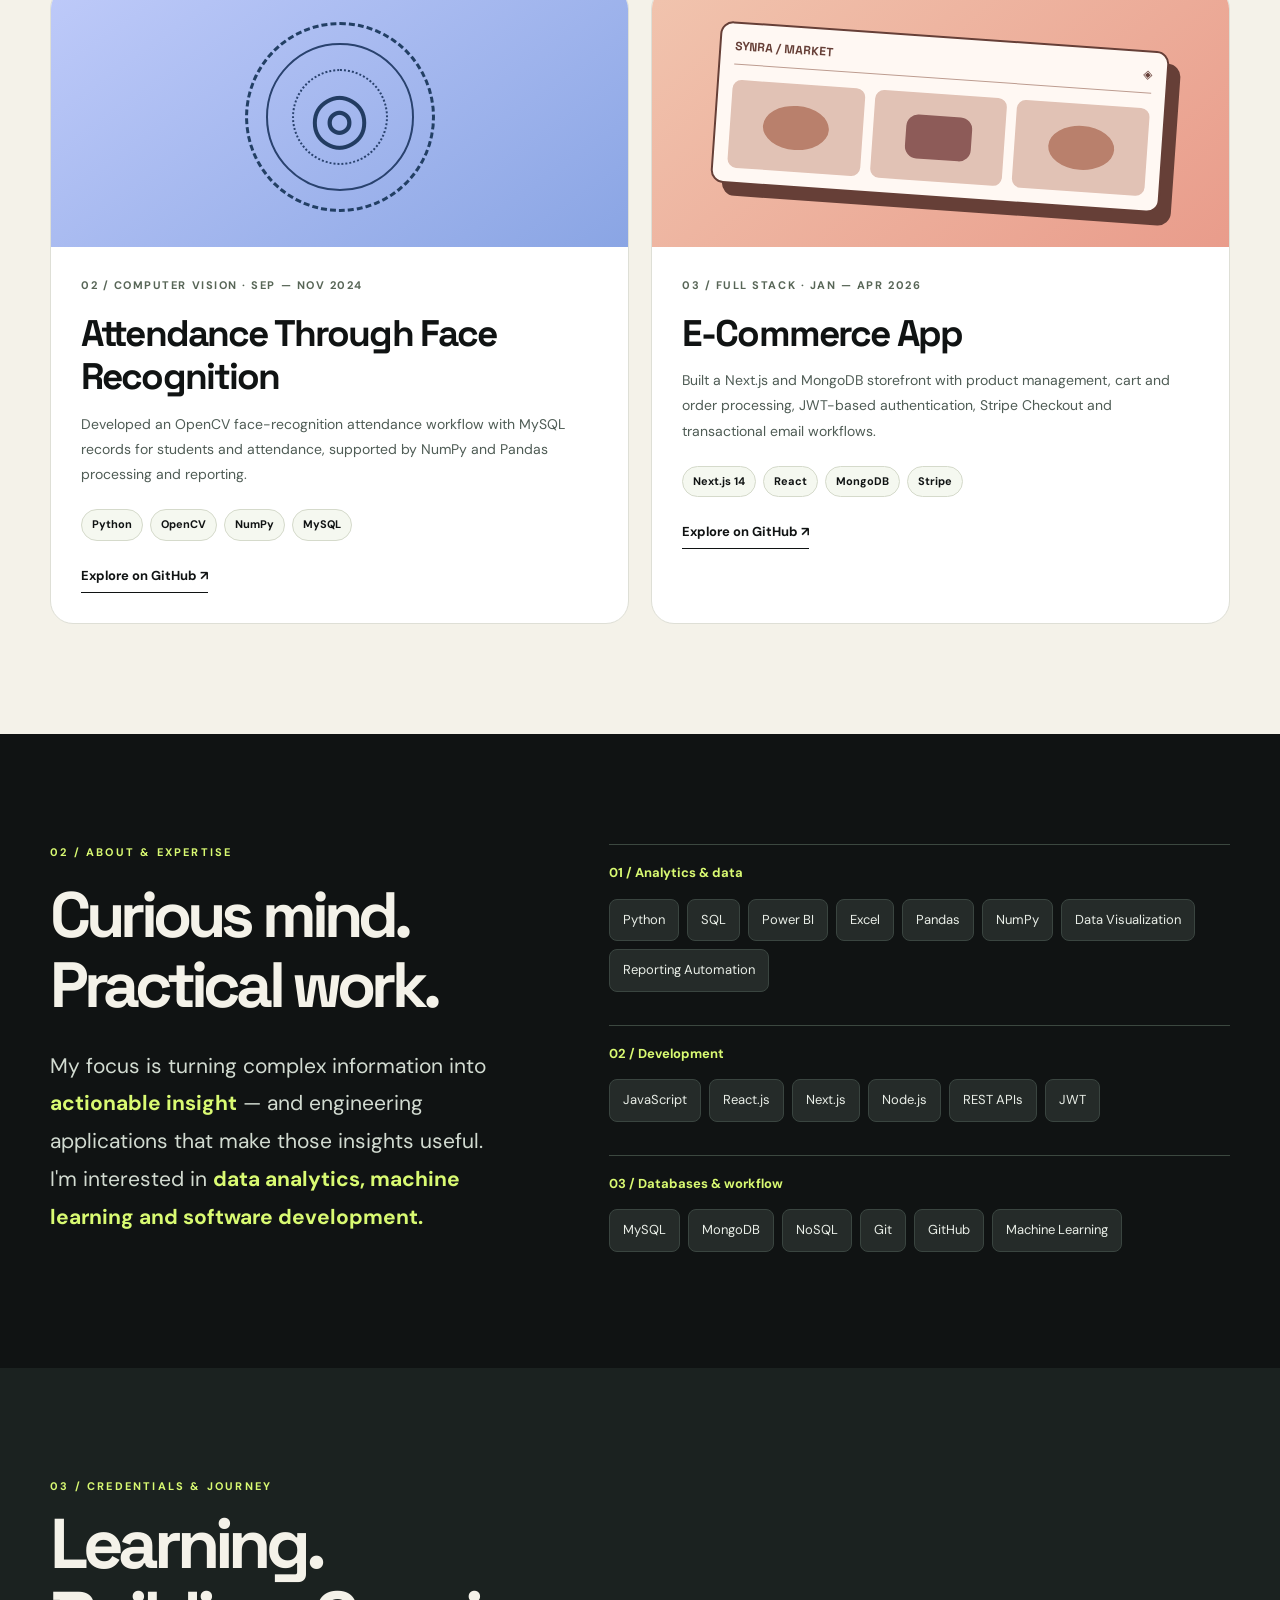
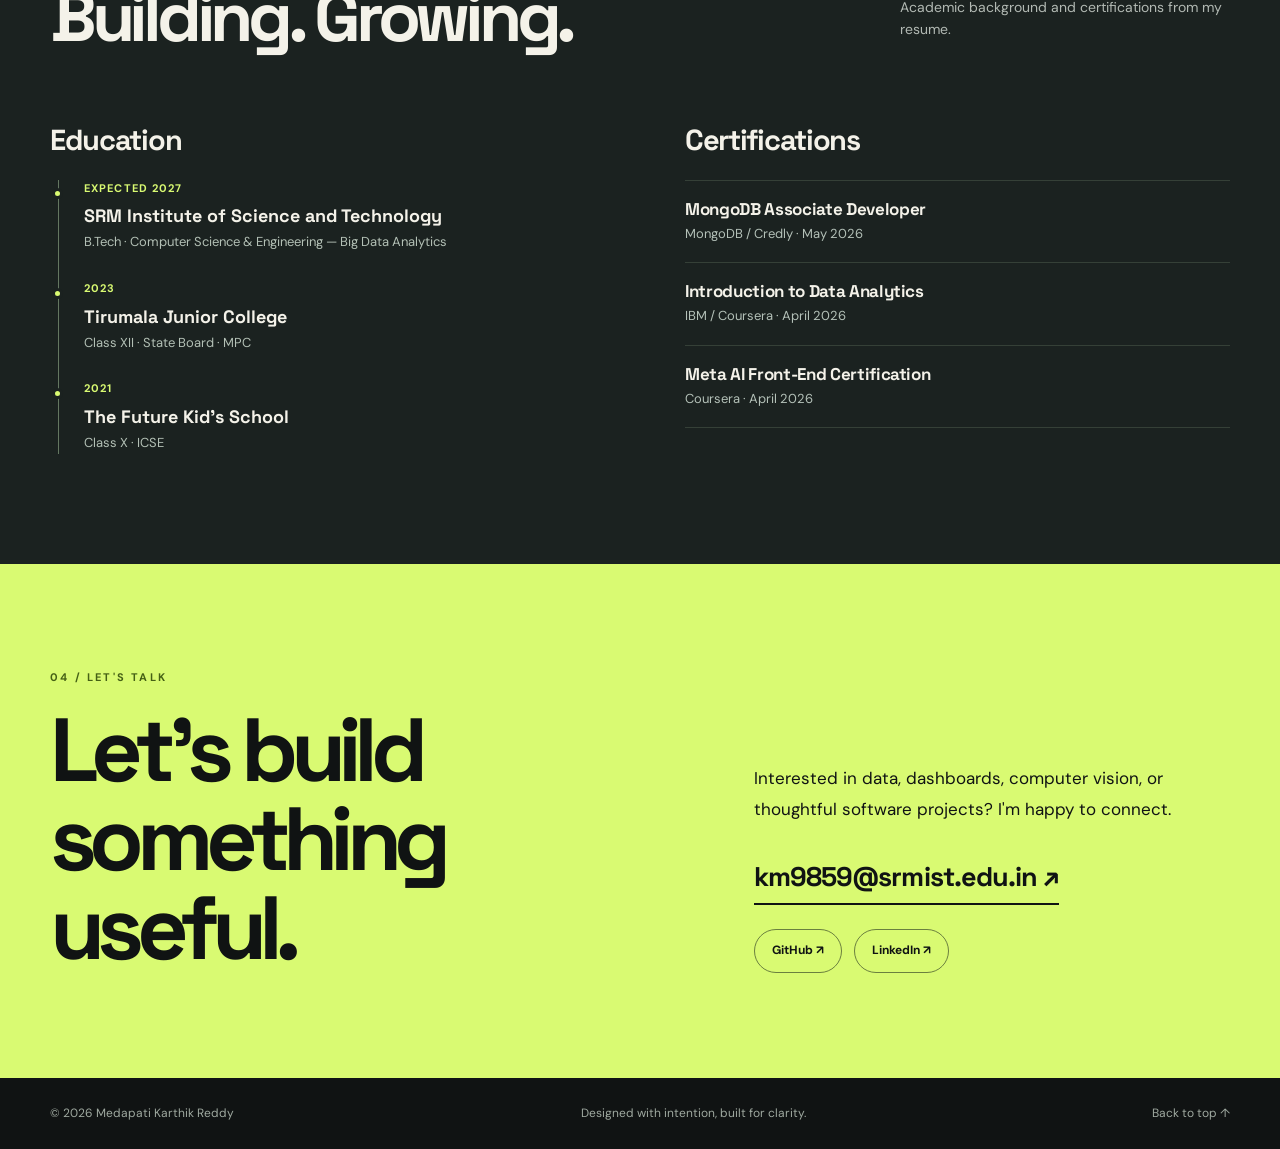
==== commit 7b5c5d4d: "Upgrade portfolio to premium V2 design" ====
--- a/index.html
+++ b/index.html
@@ -1,260 +1,77 @@
 <!doctype html>
-<html lang="en" data-theme="dark">
+<html lang="en">
 <head>
-  <meta charset="UTF-8">
+  <meta charset="utf-8">
   <meta name="viewport" content="width=device-width, initial-scale=1">
-  <meta name="theme-color" content="#080d1b">
-  <meta name="description" content="Portfolio of Medapati Karthik Reddy, SRM B.Tech Computer Science and Engineering (Big Data Analytics), class of 2027. Explore verified skills, education, certifications and featured projects.">
-  <title>Medapati Karthik Reddy | Data Analytics & Software Portfolio</title>
+  <meta name="theme-color" content="#101313">
+  <meta name="description" content="Medapati Karthik Reddy — CSE Big Data Analytics student at SRM. Projects in finance analytics, computer vision and full-stack engineering.">
+  <title>Medapati Karthik Reddy — Data & Software</title>
   <link rel="preconnect" href="https://fonts.googleapis.com">
   <link rel="preconnect" href="https://fonts.gstatic.com" crossorigin>
   <link href="https://fonts.googleapis.com/css2?family=DM+Sans:wght@400;500;600;700&family=Space+Grotesk:wght@400;500;600;700&display=swap" rel="stylesheet">
-  <link rel="stylesheet" href="style.css">
-  <script src="script.js" defer></script>
+  <style>
+    :root{--ink:#101313;--panel:#1b2020;--paper:#f4f2e9;--lime:#d9fa72;--muted:#b2b9b3;--line:#3a4140;--font:'DM Sans',system-ui,sans-serif;--display:'Space Grotesk',system-ui,sans-serif}
+    *,*::before,*::after{box-sizing:border-box}html{scroll-behavior:smooth;scroll-padding-top:84px}body{margin:0;background:var(--ink);color:var(--paper);font-family:var(--font);line-height:1.6}a{color:inherit;text-decoration:none}button{font:inherit}img,svg{max-width:100%}::selection{background:var(--lime);color:var(--ink)}:focus-visible{outline:3px solid var(--lime);outline-offset:4px}
+    .wrap{width:min(1180px,calc(100% - 48px));margin-inline:auto}.sr-only{position:absolute;clip:rect(0,0,0,0);width:1px;height:1px;overflow:hidden}.skip{position:fixed;top:-80px;left:16px;background:var(--lime);color:var(--ink);padding:10px;z-index:50}.skip:focus{top:12px}
+    .site-header{position:sticky;top:0;z-index:20;background:rgba(16,19,19,.94);backdrop-filter:blur(20px);border-bottom:1px solid #303737}.nav{min-height:79px;display:flex;align-items:center;justify-content:space-between;gap:28px}.brand{display:flex;align-items:center;gap:12px;font-family:var(--display);font-size:17px;font-weight:700;letter-spacing:-.04em}.brand-symbol{display:grid;place-items:center;width:40px;height:40px;border-radius:12px;background:var(--lime);color:var(--ink);font-size:17px}.brand small{display:block;color:var(--muted);font-size:10px;font-weight:500;letter-spacing:.18em;line-height:1.5}.nav-links{display:flex;align-items:center;gap:30px}.nav-links a{font-size:13px;font-weight:700;color:#cad0c8;transition:color .2s}.nav-links a:hover{color:var(--lime)}.nav-cta,.button{display:inline-flex;justify-content:center;align-items:center;gap:10px;border-radius:100px;padding:14px 21px;font-size:13px;font-weight:700;transition:transform .2s,background .2s}.nav-cta{background:var(--lime);color:var(--ink)}.nav-cta:hover,.button:hover{transform:translateY(-3px)}.menu-toggle{display:none;border:1px solid var(--line);background:transparent;color:var(--paper);border-radius:10px;padding:10px 14px;cursor:pointer}
+    .hero{position:relative;overflow:hidden;border-bottom:1px solid var(--line);background:radial-gradient(circle at 80% 30%,rgba(169,196,89,.1),transparent 42%)}.hero-inner{display:grid;grid-template-columns:1.15fr .85fr;gap:42px;align-items:center;min-height:680px;padding-block:90px 80px}.eyebrow,.section-label{display:flex;align-items:center;gap:10px;color:var(--lime);font-size:11px;font-weight:700;letter-spacing:.2em;text-transform:uppercase}.eyebrow::before{content:'';width:22px;height:2px;background:currentColor}.hero h1{font-family:var(--display);font-size:clamp(4rem,6.7vw,6.8rem);letter-spacing:-.085em;line-height:.99;margin:25px 0 25px;max-width:790px}.hero h1 em{display:inline-block;font-style:normal;color:var(--lime)}.hero-copy>p{max-width:520px;font-size:17px;line-height:1.8;color:#b8c1b9}.hero-buttons{display:flex;gap:13px;flex-wrap:wrap;margin-top:35px}.button.primary{background:var(--lime);color:var(--ink)}.button.secondary{border:1px solid #606b64;color:var(--paper)}.hero-foot{display:flex;align-items:center;flex-wrap:wrap;gap:12px;margin-top:46px;color:#a8b1ab;font-size:12px}.hero-foot span{width:6px;height:6px;border-radius:50%;background:var(--lime)}
+    .hero-art{position:relative;min-height:490px;display:grid;place-items:center}.hero-art::before{content:'';position:absolute;inset:8% 3%;border:1px solid #343f37;border-radius:50%;transform:rotate(-22deg)}.hero-art::after{content:'';position:absolute;width:76%;aspect-ratio:1;border:1px dashed #4e614a;border-radius:50%;transform:rotate(20deg)}.orbit-dot{position:absolute;z-index:1;top:12%;right:16%;width:24px;height:24px;border-radius:50%;background:var(--lime);box-shadow:0 0 40px #d9fa7277}.insight-card{z-index:2;width:min(100%,430px);padding:27px;border:1px solid #536354;border-radius:20px;background:linear-gradient(145deg,#27302c,#151d1a 75%);box-shadow:0 45px 95px #0009;transform:rotate(-4deg)}.insight-top{display:flex;justify-content:space-between;align-items:center;color:#cbd7ca;font-size:11px;letter-spacing:.13em}.three-dots{display:flex;gap:5px}.three-dots i{display:block;width:7px;height:7px;border-radius:50%;background:#7c8c7f}.insight-card h2{font:600 33px/1.12 var(--display);letter-spacing:-.045em;margin:30px 0 6px}.insight-card p{font-size:12px;color:#a5b7a8;margin:0 0 12px}.chart{width:100%;height:auto;display:block;margin-top:22px}.chart .gridline{stroke:#56645a;stroke-opacity:.36}.chart .trend{stroke:var(--lime);stroke-width:4;stroke-linecap:round;stroke-linejoin:round;fill:none}.chart .area{fill:url(#chart-fill)}.card-bottom{border-top:1px solid #445449;margin-top:5px;padding-top:18px;display:flex;justify-content:space-between;color:#a7b5a8;font-size:11px}.card-bottom b{color:var(--lime);font-weight:700}.float-tag{position:absolute;z-index:3;background:var(--paper);color:#222924;padding:12px 18px;border-radius:12px;font-size:12px;font-weight:700;box-shadow:0 16px 35px #0006}.tag-top{top:12%;left:-1%;transform:rotate(6deg)}.tag-bottom{bottom:8%;right:-3%;background:var(--lime);transform:rotate(5deg)}
+    .stat-band{background:#d9fa72;color:var(--ink)}.stat-grid{display:grid;grid-template-columns:1.3fr 1fr 1fr;gap:20px;padding-block:25px}.stat{display:flex;gap:17px;align-items:center;border-right:1px solid #8fa642}.stat:last-child{border:0}.stat strong{font:700 39px var(--display);letter-spacing:-.07em}.stat span{max-width:145px;font-size:12px;font-weight:700;line-height:1.35;text-transform:uppercase;letter-spacing:.08em}
+    .section{padding-block:110px}.section-heading{display:flex;justify-content:space-between;gap:35px;align-items:end;margin:0 0 36px}.section-heading h2{font:700 clamp(2.6rem,5.5vw,5.4rem)/1.04 var(--display);letter-spacing:-.075em;margin:13px 0 0}.section-heading p{max-width:330px;color:var(--muted);font-size:14px}.muted-label{color:#aab4aa;font-size:11px;font-weight:700;letter-spacing:.2em;text-transform:uppercase}
+    .projects{background:var(--paper);color:var(--ink)}.projects .section-heading p{color:#535f55}.projects .section-label{color:#566d23}.project-grid{display:grid;grid-template-columns:1fr 1fr;gap:22px}.project{background:#fff;border:1px solid #dedfd6;border-radius:23px;overflow:hidden;transition:transform .25s,box-shadow .25s}.project:hover{transform:translateY(-6px);box-shadow:0 24px 60px #1013131d}.project.featured{grid-column:1/-1;display:grid;grid-template-columns:1.05fr .95fr}.project-image{min-height:260px;position:relative;overflow:hidden;display:grid;place-items:center}.project.featured .project-image{min-height:365px}.finance-art{background:linear-gradient(140deg,#c8f272,#a5d74c)}.face-art{background:linear-gradient(145deg,#becaf9,#8aa5e4)}.commerce-art{background:linear-gradient(140deg,#f1c4ae,#e99c8b)}.mini-window{position:relative;width:77%;padding:21px;background:#fffef5;border:2px solid #2e3b23;border-radius:15px;box-shadow:12px 13px 0 #263821;transform:rotate(-4deg)}.mini-window h3{font:700 16px var(--display);margin:0 0 20px}.mini-window .bars{height:120px;display:flex;align-items:end;gap:8px;border-bottom:2px solid #283a28}.mini-window .bars span{flex:1;background:#233a2a;border-radius:5px 5px 0 0}.mini-window .bars span:nth-child(even){background:#7faa3a}.mini-window .micro{display:flex;justify-content:space-between;margin-top:13px;color:#40543b;font-size:10px;font-weight:700}.art-circle{width:190px;height:190px;border:3px dashed #223f64;border-radius:50%;display:grid;place-items:center;position:relative}.art-circle::before,.art-circle::after{content:'';position:absolute;border:2px solid #29426e;border-radius:50%;inset:18px}.art-circle::after{inset:44px;border-style:dotted}.art-circle strong{font:700 70px var(--display);color:#223c62;z-index:2}.commerce-window{width:78%;background:#fff8f3;border:2px solid #663f37;border-radius:13px;padding:14px;transform:rotate(4deg);box-shadow:12px 12px 0 #663f37}.commerce-window .top{display:flex;justify-content:space-between;font:700 12px var(--display);color:#663f37;border-bottom:1px solid #bd9c90;padding-bottom:10px}.product-icons{display:grid;grid-template-columns:repeat(3,1fr);gap:10px;margin-top:15px}.product-icons i{display:block;height:88px;border-radius:9px;background:#e1c2b5;position:relative}.product-icons i::after{content:'';position:absolute;left:25%;top:25%;width:50%;height:50%;border-radius:50%;background:#b9806c}.product-icons i:nth-child(2)::after{border-radius:12px;background:#8d5b58}.project-content{padding:30px;display:flex;flex-direction:column;align-items:start}.project.featured .project-content{justify-content:center;padding:45px}.project-number{color:#586657;font-size:11px;letter-spacing:.14em;text-transform:uppercase;font-weight:700}.project h3{font:700 clamp(25px,3vw,37px)/1.18 var(--display);letter-spacing:-.05em;margin:17px 0 13px}.project p{color:#4f5c55;font-size:14px;line-height:1.8;margin:0 0 22px}.tags{display:flex;gap:7px;flex-wrap:wrap;margin-bottom:25px}.tags span{font-size:11px;font-weight:700;padding:6px 10px;border:1px solid #d5dacb;border-radius:50px;background:#f5f8f0}.project-link{font-size:13px;font-weight:700;border-bottom:1.5px solid var(--ink);padding-bottom:5px;margin-top:auto}.project-link:hover{color:#5c7b21;border-color:#5c7b21}
+    .about-grid{display:grid;grid-template-columns:.85fr 1.15fr;gap:100px}.about-copy{font-size:21px;line-height:1.8;color:#d2dbd1;max-width:560px}.about-copy strong{color:var(--lime)}.skill-groups{display:grid;gap:27px}.skill-group{border-top:1px solid #3c4840;padding-top:18px}.skill-group h3{font-size:13px;color:var(--lime);font-weight:700;margin:0 0 15px}.skill-tags{display:flex;flex-wrap:wrap;gap:8px}.skill-tags span{border-radius:8px;padding:10px 13px;background:#252b29;border:1px solid #3a4540;color:#e9eee7;font-size:13px}
+    .journey{background:#1b2220}.journey-grid{display:grid;grid-template-columns:1fr 1fr;gap:90px}.journey h3{font:700 29px var(--display);letter-spacing:-.045em;margin:30px 0 22px}.timeline{border-left:1px solid #647761;margin-left:8px;padding-left:25px}.timeline-item{position:relative;padding:0 0 27px}.timeline-item::before{content:'';position:absolute;left:-32px;top:8px;width:11px;height:11px;border-radius:50%;background:var(--lime);border:3px solid #1b2220}.timeline-item:last-child{padding-bottom:0}.timeline-item .date{font-size:11px;letter-spacing:.1em;color:var(--lime);font-weight:700}.timeline-item h4{font:700 18px var(--display);margin:7px 0 5px}.timeline-item p{margin:0;color:#b3c0b5;font-size:13px}.cert{padding:17px 0;border-bottom:1px solid #354037}.cert:first-of-type{border-top:1px solid #354037}.cert b{display:block;font:700 17px var(--display);letter-spacing:-.02em}.cert span{color:#b4c1b8;font-size:13px}
+    .contact{background:var(--lime);color:var(--ink);padding-block:105px}.contact .section-label{color:#456015}.contact-inner{display:grid;grid-template-columns:1.15fr .85fr;gap:60px;align-items:end}.contact h2{font:700 clamp(3.3rem,7vw,7.4rem)/.99 var(--display);letter-spacing:-.085em;margin:20px 0 0}.contact h2 span{display:block}.contact-right p{font-size:17px;line-height:1.8;max-width:420px}.contact-right a.email{display:inline-block;font:700 clamp(18px,2.2vw,27px) var(--display);letter-spacing:-.035em;overflow-wrap:anywhere;border-bottom:2px solid var(--ink);padding-bottom:9px;margin:18px 0 24px}.socials{display:flex;gap:12px;flex-wrap:wrap}.socials a{border:1px solid #6b803f;border-radius:50px;padding:11px 17px;font-size:12px;font-weight:700}.socials a:hover{background:var(--ink);color:var(--lime)}.footer{padding-block:26px;display:flex;justify-content:space-between;gap:20px;color:#9fa9a0;font-size:12px}.footer a:hover{color:var(--lime)}
+    .reveal{opacity:0;transform:translateY(18px);transition:opacity .6s,transform .6s}.reveal.visible{opacity:1;transform:none}
+    @media(max-width:950px){.hero-inner{grid-template-columns:1fr;padding-top:75px;gap:20px}.hero-copy{max-width:700px}.hero-art{min-height:440px}.stat-grid{grid-template-columns:1fr 1fr}.stat:last-child{grid-column:1/-1}.about-grid,.journey-grid,.contact-inner{gap:45px}.project.featured{grid-template-columns:1fr 1fr}}
+    @media(max-width:700px){.wrap{width:min(100% - 32px,1180px)}.nav{min-height:70px}.brand{font-size:15px}.nav-cta{display:none}.menu-toggle{display:block}.nav-links{display:none;position:absolute;top:70px;left:0;right:0;background:#141b19;border-bottom:1px solid #3a4440;padding:20px 24px;flex-direction:column;align-items:start;gap:18px}.nav-links.open{display:flex}.hero-inner{padding-block:65px}.hero h1{font-size:clamp(3.25rem,13vw,5.5rem)}.hero-art{min-height:360px}.insight-card{max-width:340px;padding:18px}.insight-card h2{font-size:25px}.tag-top{left:0}.tag-bottom{right:0}.stat-grid{grid-template-columns:1fr;gap:12px;padding-block:20px}.stat,.stat:last-child{grid-column:auto;border-right:0;border-bottom:1px solid #abc76a;padding-bottom:12px}.stat:last-child{border:0}.stat strong{font-size:30px}.stat span{max-width:unset}.section{padding-block:70px}.section-heading{display:block}.section-heading p{margin-top:20px}.project-grid{grid-template-columns:1fr}.project.featured{grid-column:auto;display:block}.project.featured .project-image{min-height:270px}.project.featured .project-content{padding:30px}.about-grid,.journey-grid,.contact-inner{grid-template-columns:1fr;gap:25px}.about-copy{font-size:17px}.contact{padding-block:70px}.contact h2{font-size:clamp(3rem,12vw,5rem)}.footer{flex-wrap:wrap}}
+    @media(prefers-reduced-motion:reduce){*,*::before,*::after{scroll-behavior:auto!important;transition:none!important;animation:none!important}.reveal{opacity:1;transform:none}}
+  </style>
 </head>
 <body>
-  <a class="skip-link" href="#main">Skip to content</a>
-  <div class="ambient ambient-one" aria-hidden="true"></div>
-  <div class="ambient ambient-two" aria-hidden="true"></div>
-
+  <a class="skip" href="#main">Skip to content</a>
   <header class="site-header" id="top">
-    <nav class="nav container" aria-label="Main navigation">
-      <a class="brand" href="#top" aria-label="Medapati Karthik Reddy, home">
-        <span class="brand-mark">MK<span class="brand-spark">.</span></span>
-        <span class="brand-name">KARTHIK <span>REDDY</span></span>
-      </a>
-
-      <div class="nav-links" id="navLinks">
-        <a href="#about">About</a>
-        <a href="#expertise">Skills</a>
-        <a href="#projects">Projects</a>
-        <a href="#credentials">Credentials</a>
-        <a href="#contact">Contact</a>
-      </div>
-
-      <div class="nav-actions">
-        <button class="theme-toggle" id="themeToggle" type="button" aria-label="Switch to light theme" title="Toggle color theme">☼</button>
-        <a class="nav-cta" href="https://github.com/KALI-2898AD" target="_blank" rel="noopener noreferrer">GitHub <span aria-hidden="true">↗</span></a>
-        <button class="menu-toggle" id="menuToggle" type="button" aria-controls="navLinks" aria-expanded="false" aria-label="Open navigation menu">
-          <span></span><span></span><span></span>
-        </button>
-      </div>
+    <nav class="nav wrap" aria-label="Main navigation">
+      <a class="brand" href="#top"><span class="brand-symbol" aria-hidden="true">MK</span><span>KARTHIK REDDY<small>DATA · SOFTWARE</small></span></a>
+      <div class="nav-links" id="navLinks"><a href="#work">Projects</a><a href="#about">Skills</a><a href="#journey">Journey</a><a href="#contact">Contact</a></div>
+      <a class="nav-cta" href="mailto:km9859@srmist.edu.in">Let's connect ↗</a>
+      <button class="menu-toggle" id="menuToggle" type="button" aria-controls="navLinks" aria-expanded="false" aria-label="Open navigation">Menu ☰</button>
     </nav>
   </header>
-
   <main id="main">
-    <section class="hero section container" aria-labelledby="heroTitle">
-      <div class="hero-copy" data-reveal>
-        <div class="eyebrow"><span class="eyebrow-line"></span> DATA ANALYTICS · MACHINE LEARNING · DEVELOPMENT</div>
-        <p class="hero-intro">Hi, I'm <strong>Medapati Karthik Reddy</strong></p>
-        <h1 id="heroTitle">Turning raw data into <span class="gradient-text">practical insights.</span></h1>
-        <p class="hero-description">Computer Science and Engineering undergraduate specializing in <strong>Big Data Analytics</strong> at SRM Institute of Science and Technology, graduating in <strong>2027</strong>. My work connects data analytics, machine learning and full-stack software solutions.</p>
-        <div class="hero-buttons">
-          <a class="btn btn-primary" href="#projects">Explore my work <span aria-hidden="true">↗</span></a>
-          <a class="btn btn-secondary" href="mailto:km9859@srmist.edu.in">Email me <span aria-hidden="true">↗</span></a>
-        </div>
-        <div class="hero-footer"><span class="pulse-dot" aria-hidden="true"></span> SRM Institute of Science and Technology · B.Tech 2027</div>
+    <section class="hero"><div class="wrap hero-inner">
+      <div class="hero-copy">
+        <div class="eyebrow">Medapati Karthik Reddy · 2027</div>
+        <h1>Data into <em>clarity.</em><br>Ideas into <em>impact.</em></h1>
+        <p>I'm a Computer Science & Engineering undergraduate specializing in <strong>Big Data Analytics</strong> at SRM Institute of Science and Technology. I build practical solutions across analytics, computer vision and full-stack development.</p>
+        <div class="hero-buttons"><a class="button primary" href="#work">Explore my projects ↗</a><a class="button secondary" href="https://github.com/KALI-2898AD" target="_blank" rel="noopener noreferrer">View GitHub ↗</a></div>
+        <div class="hero-foot"><span></span> Python · SQL · Power BI · MongoDB · Next.js</div>
       </div>
-
-      <div class="hero-visual" data-reveal aria-label="Illustration of a data analysis workflow">
-        <div class="orbit orbit-a" aria-hidden="true"></div>
-        <div class="orbit orbit-b" aria-hidden="true"></div>
-        <div class="float-pill pill-one">✦ Python & SQL</div>
-        <div class="float-pill pill-two">◈ Machine Learning</div>
-        <div class="dashboard-card">
-          <div class="dashboard-head">
-            <div class="window-dots" aria-hidden="true"><i></i><i></i><i></i></div>
-            <span>INSIGHT STUDIO</span>
-            <span class="dashboard-live"><span></span> Exploring</span>
-          </div>
-          <div class="dashboard-body">
-            <div class="dashboard-topline">FROM RAW DATA TO CLARITY <span>↗</span></div>
-            <h2>Find the signal.</h2>
-            <p>Explore → Analyze → Explain</p>
-            <svg class="chart-illustration" viewBox="0 0 420 170" role="img" aria-label="Decorative rising trend line representing analysis, not actual project results">
-              <defs>
-                <linearGradient id="lineGradient" x1="0" y1="0" x2="1" y2="0"><stop offset="0%" stop-color="#4bd8da"/><stop offset="100%" stop-color="#b492ff"/></linearGradient>
-                <linearGradient id="fillGradient" x1="0" y1="0" x2="0" y2="1"><stop offset="0%" stop-color="#4bd8da" stop-opacity=".22"/><stop offset="100%" stop-color="#4bd8da" stop-opacity="0"/></linearGradient>
-              </defs>
-              <path d="M0 36H420M0 81H420M0 126H420" class="grid-line"/>
-              <path d="M6 140 C45 126 62 144 98 102 S153 118 191 79 S253 91 289 49 S348 64 414 19 L414 170 L6 170Z" fill="url(#fillGradient)"/>
-              <path d="M6 140 C45 126 62 144 98 102 S153 118 191 79 S253 91 289 49 S348 64 414 19" fill="none" stroke="url(#lineGradient)" stroke-width="4" stroke-linecap="round"/>
-              <circle cx="414" cy="19" r="6" fill="#b492ff" stroke="#1a1931" stroke-width="3"/>
-            </svg>
-            <div class="workflow">
-              <div><span class="workflow-icon">01</span><span>Clean</span></div>
-              <div><span class="workflow-icon">02</span><span>Model</span></div>
-              <div><span class="workflow-icon">03</span><span>Visualize</span></div>
-            </div>
-          </div>
-        </div>
-        <div class="float-mini"><span class="mini-icon">✳</span><span>Insights over noise <small>Data-first thinking</small></span></div>
+      <div class="hero-art" aria-label="Decorative data visualization"><span class="orbit-dot" aria-hidden="true"></span><div class="float-tag tag-top">✳ ANALYTICS FIRST</div>
+        <div class="insight-card"><div class="insight-top"><span>MK / INSIGHT LAB</span><span class="three-dots" aria-hidden="true"><i></i><i></i><i></i></span></div><h2>Find the signal<br>in the noise.</h2><p>Explore • Analyze • Build</p>
+          <svg class="chart" viewBox="0 0 360 180" role="img" aria-label="Illustrative rising analytics trend, not real measurements"><defs><linearGradient id="chart-fill" x1="0" y1="0" x2="0" y2="1"><stop stop-color="#d9fa72" stop-opacity=".3"/><stop offset="1" stop-color="#d9fa72" stop-opacity="0"/></linearGradient></defs><path class="gridline" d="M0 30H360M0 75H360M0 120H360M0 165H360"/><path class="area" d="M0 145L45 132L86 142L128 101L171 115L215 68L258 79L304 41L360 26V180H0Z"/><path class="trend" d="M0 145L45 132L86 142L128 101L171 115L215 68L258 79L304 41L360 26"/><circle cx="304" cy="41" r="6" fill="#d9fa72"/></svg>
+          <div class="card-bottom"><span>DATA → DECISIONS</span><b>LET'S EXPLORE ↗</b></div></div><div class="float-tag tag-bottom">↗ BUILD WITH PURPOSE</div>
       </div>
-    </section>
-
-    <div class="marquee-wrap" aria-label="Areas of interest">
-      <div class="marquee container"><span>DATA ANALYTICS</span><b>✳</b><span>PYTHON</span><b>✳</b><span>MACHINE LEARNING</span><b>✳</b><span>SQL</span><b>✳</b><span>POWER BI</span><b>✳</b><span>WEB DEVELOPMENT</span></div>
-    </div>
-
-    <section class="section section-about container" id="about" aria-labelledby="aboutTitle">
-      <div class="section-heading" data-reveal>
-        <span class="section-kicker">01 / THE PERSON BEHIND THE CODE</span>
-        <h2 id="aboutTitle">Curious by nature.<br><span class="muted-heading">Analytical by design.</span></h2>
+    </div></section>
+    <div class="stat-band"><div class="stat-grid wrap"><div class="stat"><strong>03</strong><span>Resume-featured projects</span></div><div class="stat"><strong>03</strong><span>Professional certifications</span></div><div class="stat"><strong>2027</strong><span>Expected B.Tech graduation</span></div></div></div>
+    <section class="section projects" id="work"><div class="wrap">
+      <div class="section-heading"><div><div class="section-label">01 / Selected work</div><h2>Work that<br>speaks.</h2></div><p>Projects documented in my resume, from financial reporting and computer vision to modern commerce applications.</p></div>
+      <div class="project-grid">
+        <article class="project featured"><div class="project-image finance-art"><div class="mini-window"><h3>HOUSEHOLD / FINANCE</h3><div class="bars" aria-label="Decorative bar graphic"><span style="height:54%"></span><span style="height:81%"></span><span style="height:62%"></span><span style="height:94%"></span><span style="height:76%"></span><span style="height:100%"></span><span style="height:72%"></span></div><div class="micro"><span>SPENDING</span><span>BUDGETING</span><span>SAVINGS</span></div></div></div><div class="project-content"><span class="project-number">01 / Data Analytics · Nov 2025 — Jan 2026</span><h3>Household Finance Analytics</h3><p>Built an end-to-end income, expense and savings analysis workflow with Python, SQL and MySQL. Cleaned and aggregated financial records with Pandas and NumPy, then created Power BI dashboards covering financial KPIs, spending categories and trends.</p><div class="tags"><span>Python</span><span>SQL</span><span>Power BI</span><span>Excel</span><span>Pandas</span></div><span class="project-number">Budgeting dashboard & financial reporting</span></div></article>
+        <article class="project"><div class="project-image face-art"><div class="art-circle"><strong>◎</strong></div></div><div class="project-content"><span class="project-number">02 / Computer Vision · Sep — Nov 2024</span><h3>Attendance Through Face Recognition</h3><p>Developed an OpenCV face-recognition attendance workflow with MySQL records for students and attendance, supported by NumPy and Pandas processing and reporting.</p><div class="tags"><span>Python</span><span>OpenCV</span><span>NumPy</span><span>MySQL</span></div><a class="project-link" href="https://github.com/KALI-2898AD/attendance-through-face-recognition" target="_blank" rel="noopener noreferrer">Explore on GitHub ↗</a></div></article>
+        <article class="project"><div class="project-image commerce-art"><div class="commerce-window"><div class="top"><span>SYNRA / MARKET</span><span>◈</span></div><div class="product-icons"><i></i><i></i><i></i></div></div></div><div class="project-content"><span class="project-number">03 / Full Stack · Jan — Apr 2026</span><h3>E-Commerce App</h3><p>Built a Next.js and MongoDB storefront with product management, cart and order processing, JWT-based authentication, Stripe Checkout and transactional email workflows.</p><div class="tags"><span>Next.js 14</span><span>React</span><span>MongoDB</span><span>Stripe</span></div><a class="project-link" href="https://github.com/KALI-2898AD/kmart" target="_blank" rel="noopener noreferrer">Explore on GitHub ↗</a></div></article>
       </div>
-      <div class="about-grid">
-        <div class="about-copy glass-panel" data-reveal>
-          <span class="corner-label">A LITTLE ABOUT ME</span>
-          <p>I'm a Computer Science and Engineering (Big Data Analytics) undergraduate at <strong>SRM Institute of Science and Technology</strong>, with an expected graduation year of <strong>2027</strong>.</p>
-          <p>My foundation includes Python, SQL and MongoDB. I work with financial data analysis and dashboards, computer vision attendance systems, and database-backed full-stack applications.</p>
-          <a class="text-link" href="#projects">See what I've built <span aria-hidden="true">↗</span></a>
-        </div>
-        <div class="focus-grid" data-reveal>
-          <div class="focus-card"><span class="focus-number">01</span><span class="focus-symbol">◉</span><h3>Discover</h3><p>Find useful patterns in messy information.</p></div>
-          <div class="focus-card"><span class="focus-number">02</span><span class="focus-symbol">⌘</span><h3>Build</h3><p>Turn ideas into practical software.</p></div>
-          <div class="focus-card focus-wide"><span class="focus-number">03</span><span class="focus-symbol">↗</span><h3>Explain</h3><p>Make the results understandable and actionable.</p></div>
-        </div>
-      </div>
-    </section>
-
-    <section class="section section-expertise" id="expertise" aria-labelledby="expertiseTitle">
-      <div class="container">
-        <div class="section-heading" data-reveal>
-          <span class="section-kicker">02 / MY TOOLKIT</span>
-          <h2 id="expertiseTitle">A toolkit built for <span class="gradient-text">real problems.</span></h2>
-          <p>Technologies and domain knowledge represented in my resume and featured projects.</p>
-        </div>
-        <div class="expertise-grid">
-          <article class="skill-panel" data-reveal>
-            <span class="skill-icon skill-cyan" aria-hidden="true">⌁</span>
-            <div><span class="skill-label">01 / INSIGHTS</span><h3>Data Analytics</h3>
-              <p>Data interpretation, visualizations, reporting automation, exploratory analysis and budgeting dashboards.</p>
-              <div class="tags"><span>Python</span><span>SQL</span><span>Pandas</span><span>NumPy</span><span>Power BI</span><span>Excel</span></div>
-            </div>
-          </article>
-          <article class="skill-panel" data-reveal>
-            <span class="skill-icon skill-violet" aria-hidden="true">✳</span>
-            <div><span class="skill-label">02 / INTELLIGENCE</span><h3>Machine Learning &amp; Vision</h3>
-              <p>Applied machine learning and OpenCV in a face-recognition attendance system.</p>
-              <div class="tags"><span>Machine Learning</span><span>OpenCV</span><span>Python</span><span>NumPy</span><span>Pandas</span></div>
-            </div>
-          </article>
-          <article class="skill-panel" data-reveal>
-            <span class="skill-icon skill-amber" aria-hidden="true">⌘</span>
-            <div><span class="skill-label">03 / DEVELOPMENT</span><h3>Software &amp; Databases</h3>
-              <p>Full-stack interfaces, REST APIs, authentication, payment workflows and persistent data models.</p>
-              <div class="tags"><span>JavaScript</span><span>React.js</span><span>Next.js</span><span>Node.js</span><span>MongoDB</span><span>MySQL</span><span>REST APIs</span><span>JWT</span><span>NoSQL</span><span>HTML5 / CSS3</span><span>Git / GitHub</span></div>
-            </div>
-          </article>
-        </div>
-      </div>
-    </section>
-
-    <section class="section section-projects container" id="projects" aria-labelledby="projectsTitle">
-      <div class="section-heading project-heading" data-reveal>
-        <div>
-          <span class="section-kicker">03 / SELECTED WORK</span>
-          <h2 id="projectsTitle">Projects with <span class="gradient-text">purpose.</span></h2>
-          <p>Three projects featured in my resume, with technologies, dates and outcomes.</p>
-        </div>
-        <a class="text-link" href="https://github.com/KALI-2898AD?tab=repositories" target="_blank" rel="noopener noreferrer">All repositories <span aria-hidden="true">↗</span></a>
-      </div>
-      <div class="filters" role="group" aria-label="Filter projects by category" data-reveal>
-        <button class="filter-btn active" type="button" data-filter="all" aria-pressed="true">All work</button>
-        <button class="filter-btn" type="button" data-filter="analytics" aria-pressed="false">Analytics</button>
-        <button class="filter-btn" type="button" data-filter="vision" aria-pressed="false">Computer Vision</button>
-        <button class="filter-btn" type="button" data-filter="web" aria-pressed="false">Web Development</button>
-      </div>
-
-      <div class="project-grid">
-        <article class="project-card" data-category="analytics" data-reveal>
-          <div class="project-art finance-art" aria-hidden="true">
-            <div class="art-top"><span>FINANCE / INSIGHTS</span><span>↗</span></div>
-            <div class="finance-bars"><i style="--h:34%"></i><i style="--h:64%"></i><i style="--h:45%"></i><i style="--h:78%"></i><i style="--h:59%"></i><i style="--h:87%"></i><i style="--h:72%"></i></div>
-            <div class="art-bottom">BUDGETING DASHBOARD <span>01 / 03</span></div>
-          </div>
-          <div class="project-content">
-            <div class="project-overline"><span>01</span><span>DATA ANALYTICS · NOV 2025 – JAN 2026</span></div>
-            <h3>Household Finance Analytics — Budgeting Dashboard</h3>
-            <p>Built an end-to-end analytics pipeline for income, expenses, savings and budgets. Cleaned and analyzed records in Python, Pandas and NumPy, structured data using SQL/MySQL, and designed Power BI dashboards for KPIs, spending categories and financial trends.</p>
-            <div class="project-tech"><span>Python</span><span>Pandas</span><span>NumPy</span><span>SQL</span><span>MySQL</span><span>Excel</span><span>Power BI</span></div>
-            <div class="project-foot"><span class="project-note">Budgeting dashboard · Python / SQL / Power BI</span></div>
-          </div>
-        </article>
-
-        <article class="project-card" data-category="vision" data-reveal>
-          <div class="project-art vision-art" aria-hidden="true">
-            <div class="art-top"><span>VISION / SYSTEMS</span><span>⌗</span></div>
-            <div class="vision-frame"><div class="scan-line"></div><div class="vision-face"><span></span><span></span><b></b></div></div>
-            <div class="art-bottom">AUTOMATED ATTENDANCE <span>02 / 03</span></div>
-          </div>
-          <div class="project-content">
-            <div class="project-overline"><span>02</span><span>COMPUTER VISION · SEP – NOV 2024</span></div>
-            <h3>Attendance through Face Recognition</h3>
-            <p>Engineered a face-recognition attendance workflow with Python and OpenCV to detect and identify students. Integrated MySQL for student profiles and attendance records, and used NumPy and Pandas to process results and create structured reports.</p>
-            <div class="project-tech"><span>Python</span><span>OpenCV</span><span>NumPy</span><span>Pandas</span><span>MySQL</span></div>
-            <div class="project-foot"><a class="project-link" href="https://github.com/KALI-2898AD/attendance-through-face-recognition" target="_blank" rel="noopener noreferrer">Explore project <span aria-hidden="true">↗</span></a></div>
-          </div>
-        </article>
-
-        <article class="project-card" data-category="web" data-reveal>
-          <div class="project-art store-art" aria-hidden="true">
-            <div class="art-top"><span>WEB / COMMERCE</span><span>↗</span></div>
-            <div class="store-window"><div class="store-window-top"><i></i><i></i><i></i><span>E-COMMERCE APP</span></div><div class="store-products"><div><span>✳</span></div><div><span>◈</span></div><div><span>◉</span></div></div></div>
-            <div class="art-bottom">FULL-STACK PLATFORM <span>03 / 03</span></div>
-          </div>
-          <div class="project-content">
-            <div class="project-overline"><span>03</span><span>WEB DEVELOPMENT · JAN – APR 2026</span></div>
-            <h3>E-Commerce App</h3>
-            <p>Developed a full-stack platform with product management, cart, order processing and administration. Built MongoDB models and JWT/bcryptjs authentication, integrated Stripe Checkout, and added transactional email using Nodemailer with Gmail SMTP.</p>
-            <div class="project-tech"><span>Next.js 14</span><span>React.js</span><span>Node.js</span><span>MongoDB Atlas</span><span>Mongoose</span><span>JWT</span><span>Stripe</span></div>
-            <div class="project-foot"><a class="project-link" href="https://github.com/KALI-2898AD/kmart" target="_blank" rel="noopener noreferrer">Explore project <span aria-hidden="true">↗</span></a></div>
-          </div>
-        </article>
-      </div>
-    </section>
-
-    <section class="section section-credentials" id="credentials" aria-labelledby="credentialsTitle">
-      <div class="container">
-        <div class="section-heading" data-reveal>
-          <span class="section-kicker">04 / EDUCATION &amp; CREDENTIALS</span>
-          <h2 id="credentialsTitle">The foundation behind <span class="gradient-text">the work.</span></h2>
-          <p>My education and completed certifications as listed on my resume.</p>
-        </div>
-        <div class="credentials-grid">
-          <article class="credentials-panel glass-panel" data-reveal>
-            <div class="credentials-header"><span class="credentials-icon" aria-hidden="true">◎</span><h3>Education</h3></div>
-            <ol class="timeline">
-              <li><div class="timeline-year">2027</div><div><h4>SRM Institute of Science and Technology</h4><p>B.Tech — Computer Science and Engineering, Big Data Analytics</p></div></li>
-              <li><div class="timeline-year">2023</div><div><h4>Tirumala Junior College</h4><p>Class XII — State Board, MPC</p></div></li>
-              <li><div class="timeline-year">2021</div><div><h4>The Future Kid’s School</h4><p>Class X — ICSE</p></div></li>
-            </ol>
-          </article>
-          <article class="credentials-panel glass-panel" data-reveal>
-            <div class="credentials-header"><span class="credentials-icon" aria-hidden="true">✦</span><h3>Certifications</h3></div>
-            <ol class="timeline">
-              <li><div class="timeline-year">MAY 2026</div><div><h4>MongoDB Associate Developer</h4><p>MongoDB / Credly</p></div></li>
-              <li><div class="timeline-year">APR 2026</div><div><h4>IBM — Introduction to Data Analytics</h4><p>Coursera</p></div></li>
-              <li><div class="timeline-year">APR 2026</div><div><h4>Meta AI Front-End Certification</h4><p>Coursera</p></div></li>
-            </ol>
-            <div class="language-line"><span class="small-kicker">LANGUAGES</span><p>Telugu · Native &nbsp;|&nbsp; English · Professional Working &nbsp;|&nbsp; Hindi · Elementary</p></div>
-          </article>
-        </div>
-      </div>
-    </section>
-
-    <section class="section contact-section" id="contact" aria-labelledby="contactTitle">
-      <div class="container">
-        <div class="contact-panel" data-reveal>
-          <div class="contact-glow" aria-hidden="true"></div>
-          <span class="section-kicker">05 / LET'S CONNECT</span>
-          <h2 id="contactTitle">Have an idea?<br><span class="gradient-text">Let's make it useful.</span></h2>
-          <p>I welcome conversations about data analytics, machine learning, software development and opportunities to build practical solutions.</p>
-          <div class="contact-buttons"><a class="btn btn-primary" href="mailto:km9859@srmist.edu.in">Email me ↗</a><a class="btn btn-secondary" href="https://www.linkedin.com/in/karthik-reddy-medapati-330454371/" target="_blank" rel="noopener noreferrer">LinkedIn ↗</a><a class="btn btn-secondary" href="https://github.com/KALI-2898AD" target="_blank" rel="noopener noreferrer">GitHub ↗</a></div>
-        </div>
-      </div>
-    </section>
+    </div></section>
+    <section class="section" id="about"><div class="wrap about-grid"><div><div class="section-label">02 / About & expertise</div><h2 style="font:700 clamp(3rem,5vw,5rem)/1.08 var(--display);letter-spacing:-.075em;margin:20px 0 28px">Curious mind.<br>Practical work.</h2><p class="about-copy">My focus is turning complex information into <strong>actionable insight</strong> — and engineering applications that make those insights useful. I'm interested in <strong>data analytics, machine learning and software development.</strong></p></div><div class="skill-groups"><div class="skill-group"><h3>01 / Analytics & data</h3><div class="skill-tags"><span>Python</span><span>SQL</span><span>Power BI</span><span>Excel</span><span>Pandas</span><span>NumPy</span><span>Data Visualization</span><span>Reporting Automation</span></div></div><div class="skill-group"><h3>02 / Development</h3><div class="skill-tags"><span>JavaScript</span><span>React.js</span><span>Next.js</span><span>Node.js</span><span>REST APIs</span><span>JWT</span></div></div><div class="skill-group"><h3>03 / Databases & workflow</h3><div class="skill-tags"><span>MySQL</span><span>MongoDB</span><span>NoSQL</span><span>Git</span><span>GitHub</span><span>Machine Learning</span></div></div></div></div></section>
+    <section class="section journey" id="journey"><div class="wrap"><div class="section-label">03 / Credentials & journey</div><div class="section-heading"><h2>Learning.<br>Building. Growing.</h2><p>Academic background and certifications from my resume.</p></div><div class="journey-grid"><div><h3>Education</h3><div class="timeline"><div class="timeline-item"><div class="date">EXPECTED 2027</div><h4>SRM Institute of Science and Technology</h4><p>B.Tech · Computer Science & Engineering — Big Data Analytics</p></div><div class="timeline-item"><div class="date">2023</div><h4>Tirumala Junior College</h4><p>Class XII · State Board · MPC</p></div><div class="timeline-item"><div class="date">2021</div><h4>The Future Kid's School</h4><p>Class X · ICSE</p></div></div></div><div><h3>Certifications</h3><div class="cert"><b>MongoDB Associate Developer</b><span>MongoDB / Credly · May 2026</span></div><div class="cert"><b>Introduction to Data Analytics</b><span>IBM / Coursera · April 2026</span></div><div class="cert"><b>Meta AI Front-End Certification</b><span>Coursera · April 2026</span></div></div></div></div></section>
+    <section class="contact" id="contact"><div class="wrap contact-inner"><div><div class="section-label">04 / Let's talk</div><h2>Let's build<br><span>something</span> useful.</h2></div><div class="contact-right"><p>Interested in data, dashboards, computer vision, or thoughtful software projects? I'm happy to connect.</p><a class="email" href="mailto:km9859@srmist.edu.in">km9859@srmist.edu.in ↗</a><div class="socials"><a href="https://github.com/KALI-2898AD" target="_blank" rel="noopener noreferrer">GitHub ↗</a><a href="https://www.linkedin.com/in/karthik-reddy-medapati-330454371/" target="_blank" rel="noopener noreferrer">LinkedIn ↗</a></div></div></div></section>
   </main>
-
-  <footer class="site-footer container"><a class="footer-brand" href="#top">MK<span>.</span></a><p>Designed & built with curiosity · © <span id="year">2026</span> Medapati Karthik Reddy</p><a href="#top">Back to top ↑</a></footer>
+  <footer class="footer wrap"><span>© <span id="year">2026</span> Medapati Karthik Reddy</span><span>Designed with intention, built for clarity.</span><a href="#top">Back to top ↑</a></footer>
+  <script>
+    const menuButton=document.getElementById('menuToggle');const menu=document.getElementById('navLinks');
+    menuButton.addEventListener('click',()=>{const expanded=menuButton.getAttribute('aria-expanded')==='true';menuButton.setAttribute('aria-expanded',String(!expanded));menu.classList.toggle('open',!expanded)});
+    menu.querySelectorAll('a').forEach(a=>a.addEventListener('click',()=>{menu.classList.remove('open');menuButton.setAttribute('aria-expanded','false')}));
+    document.getElementById('year').textContent=new Date().getFullYear();
+  </script>
 </body>
 </html>
